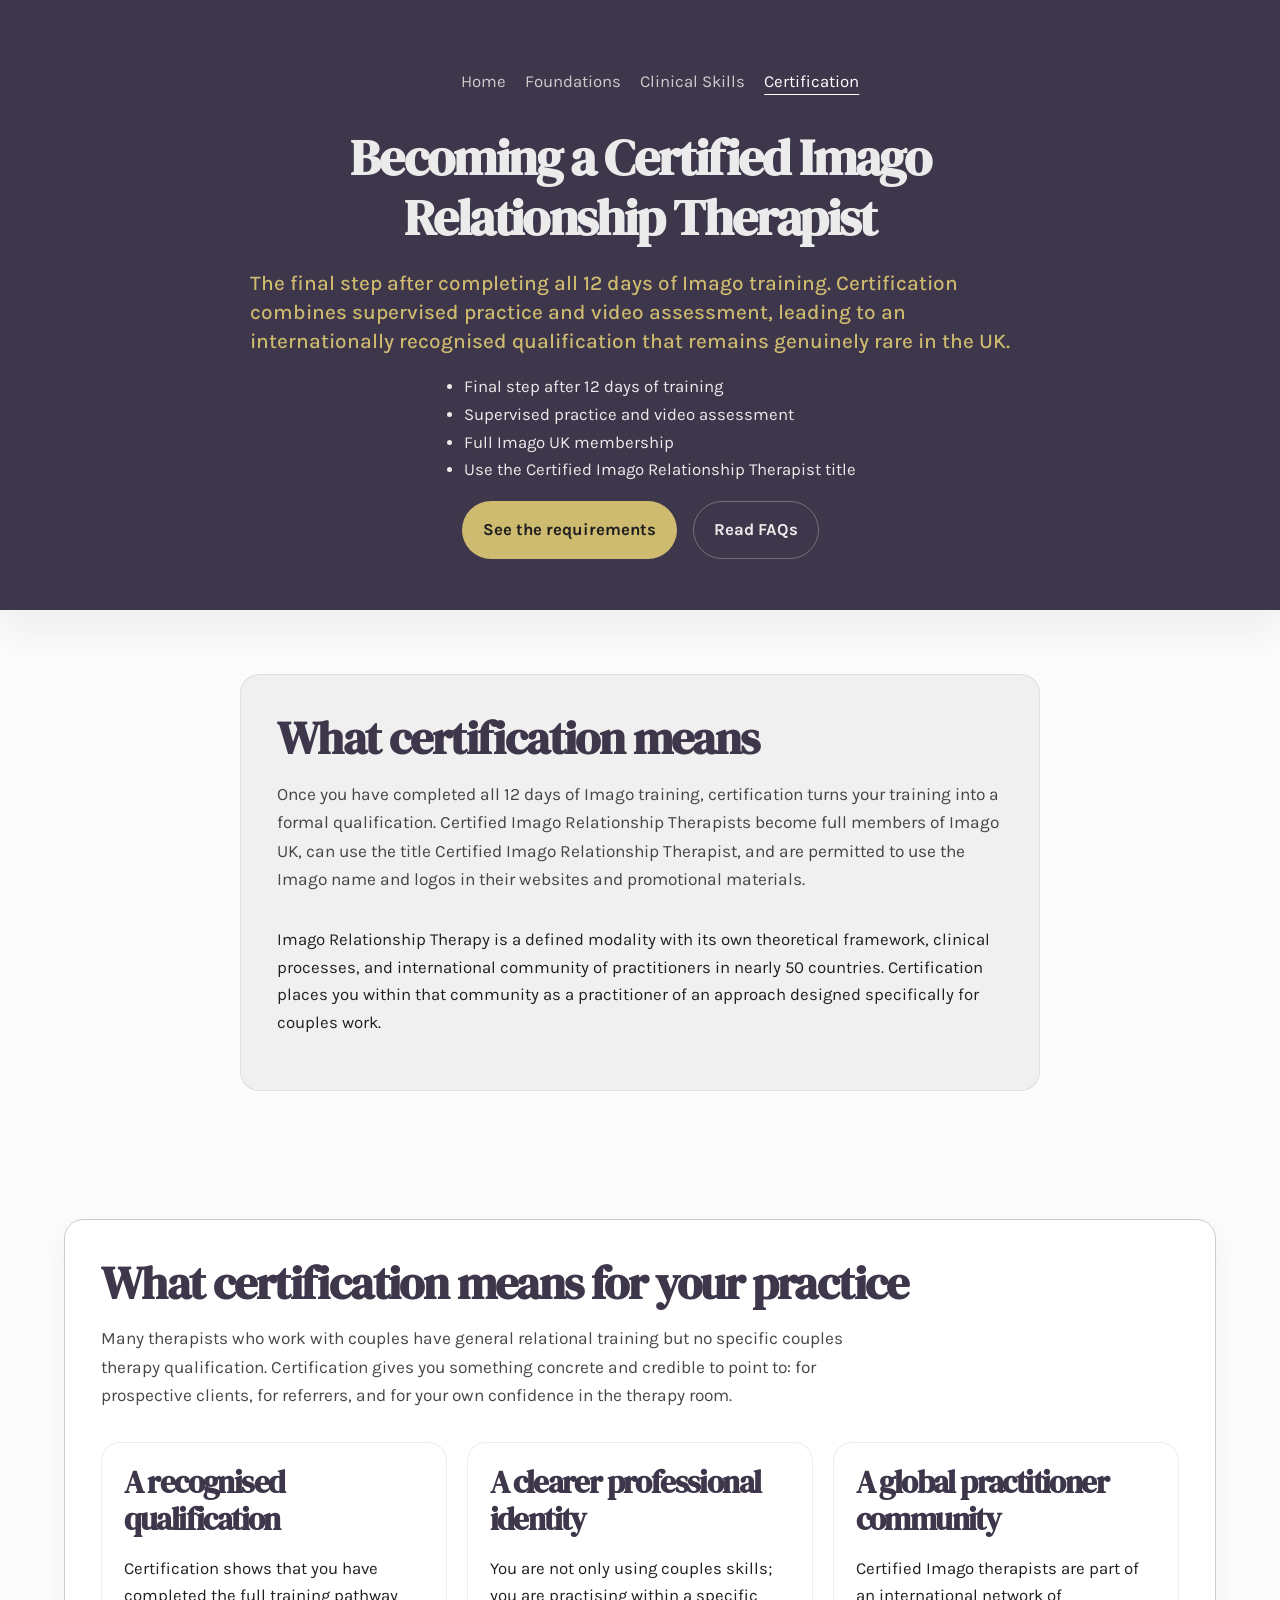
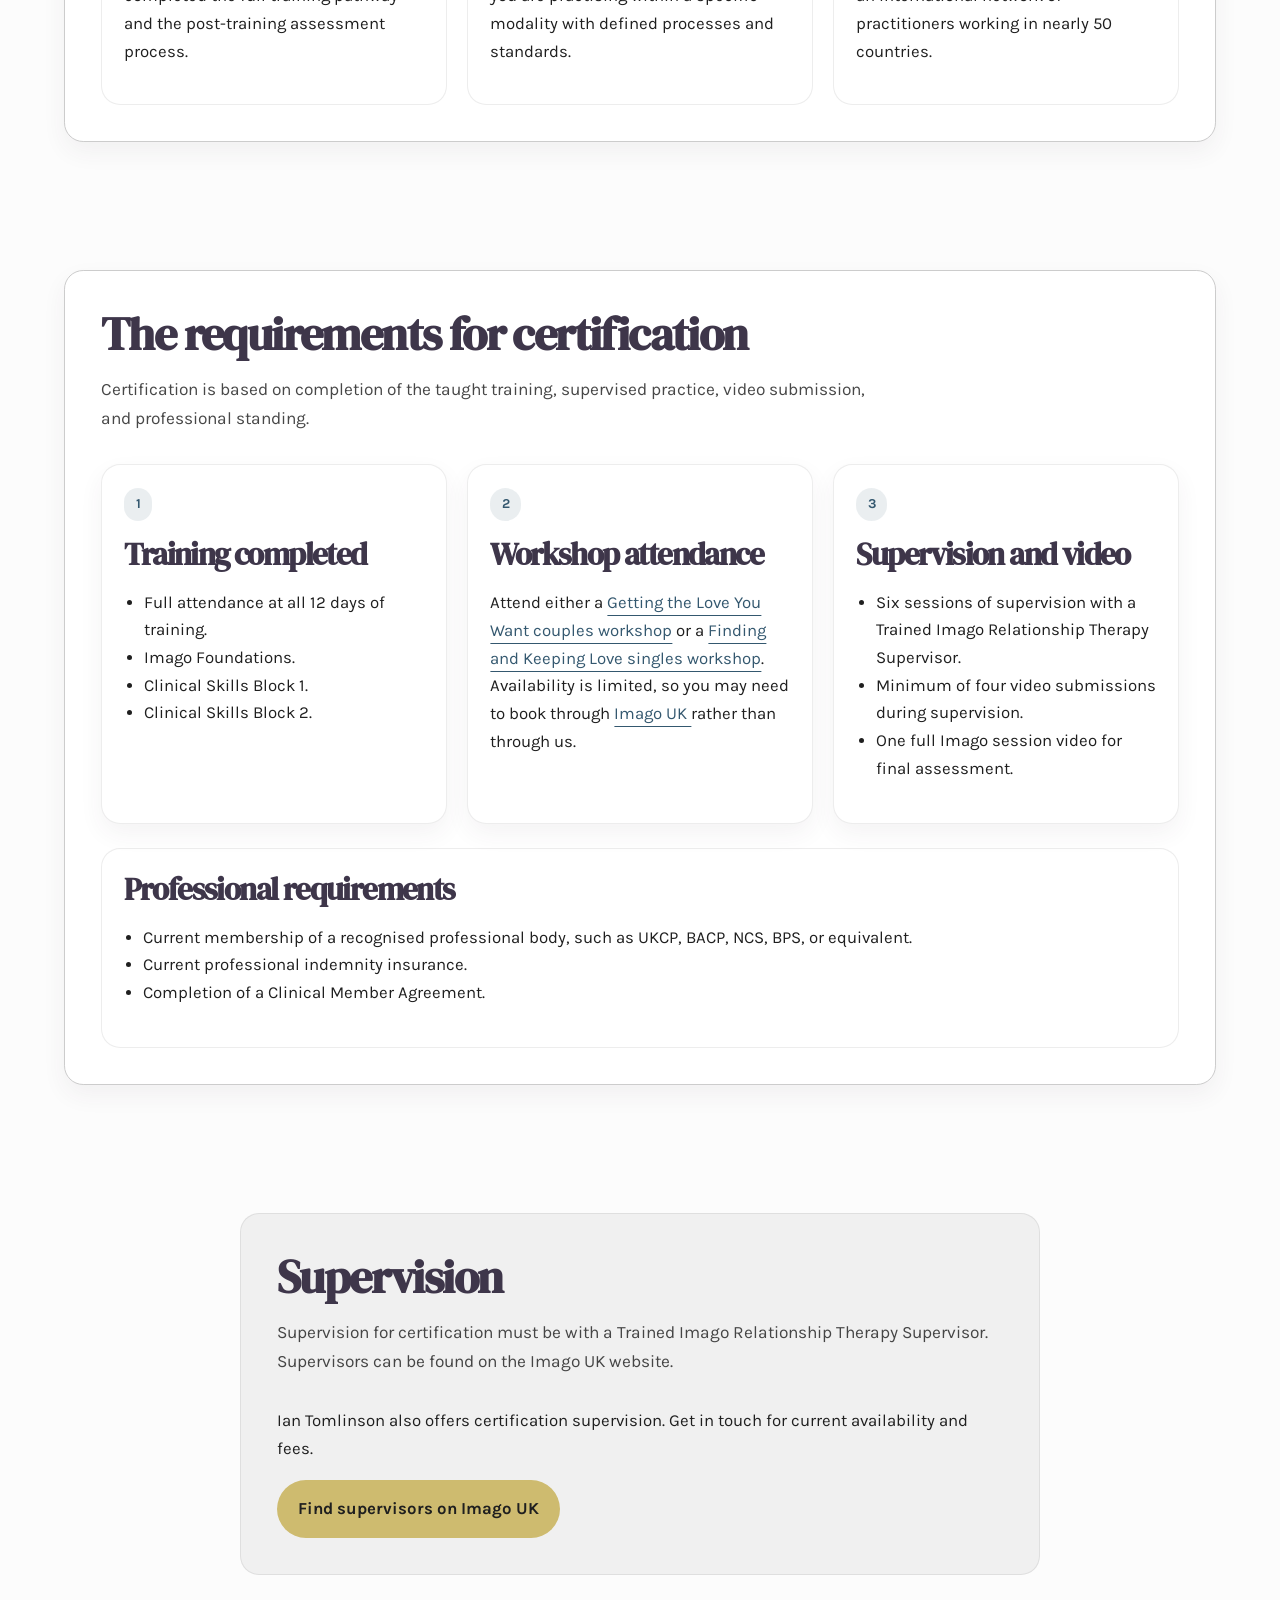
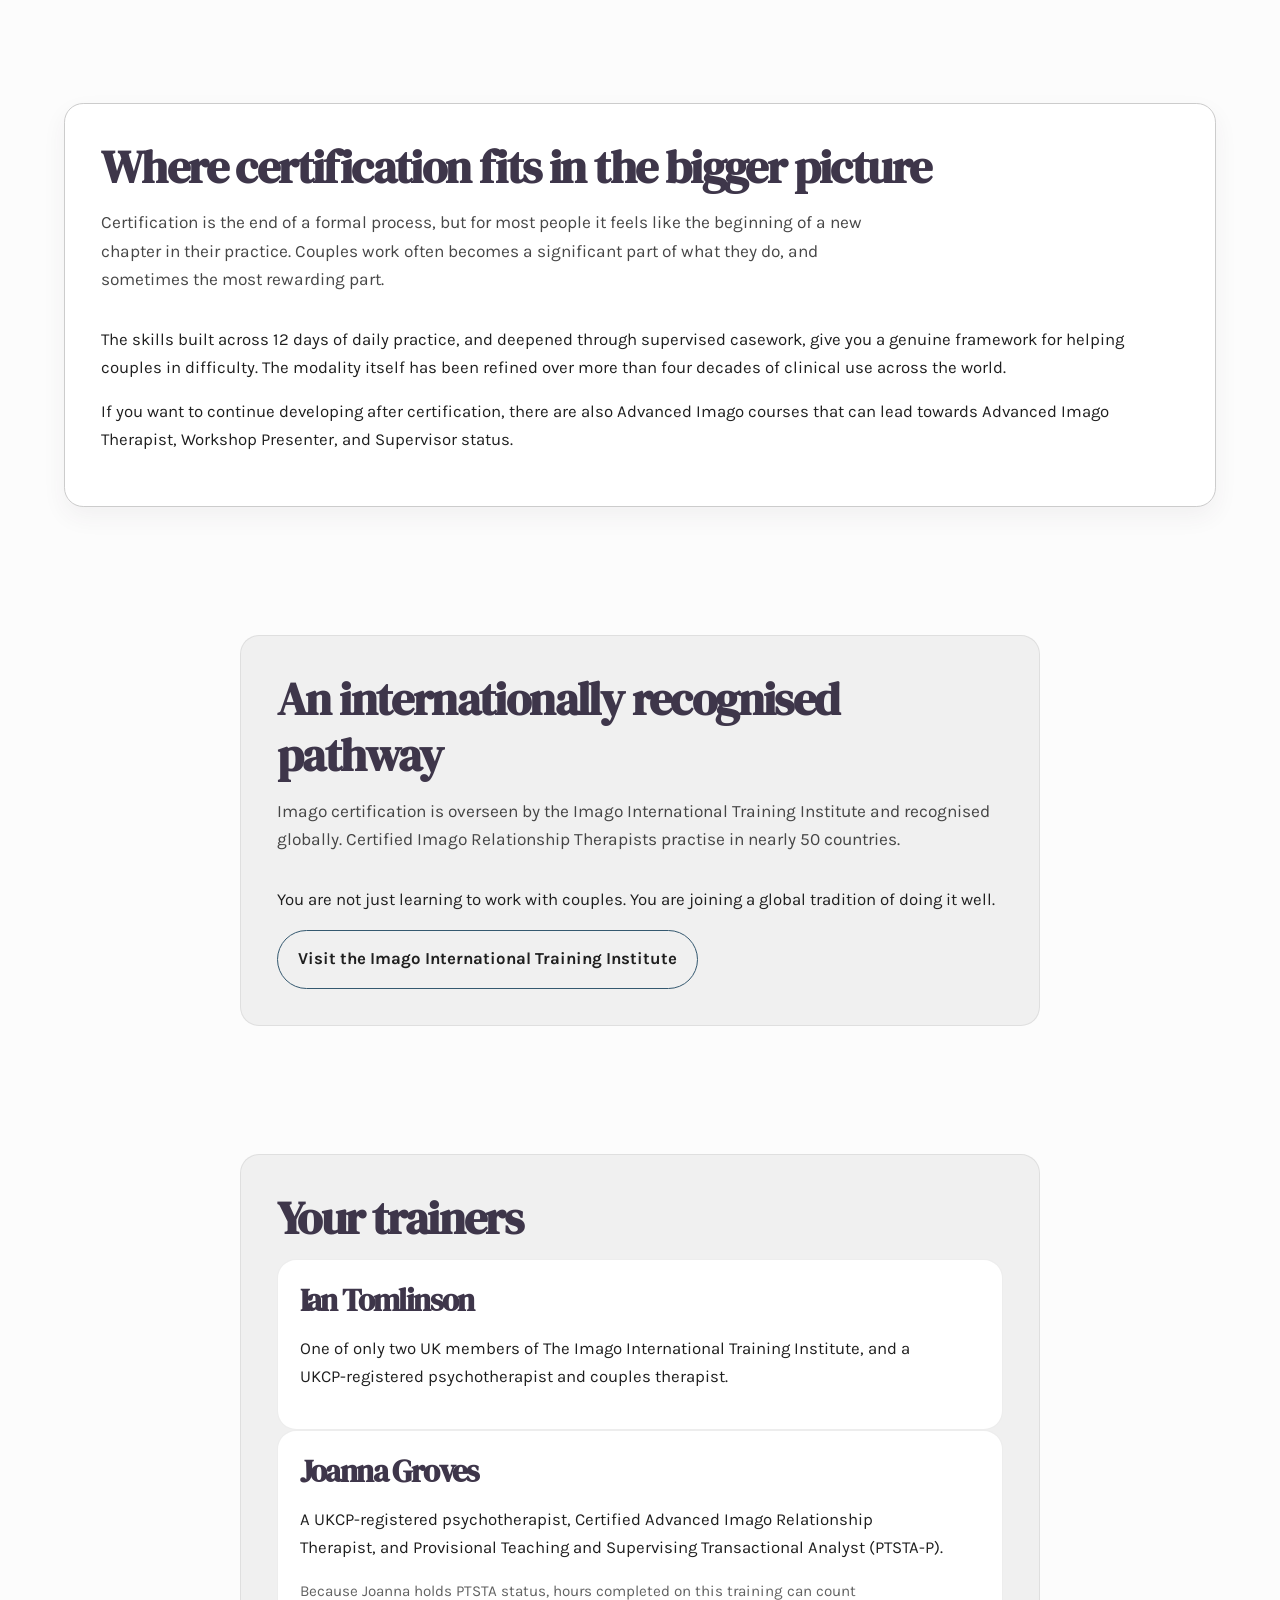
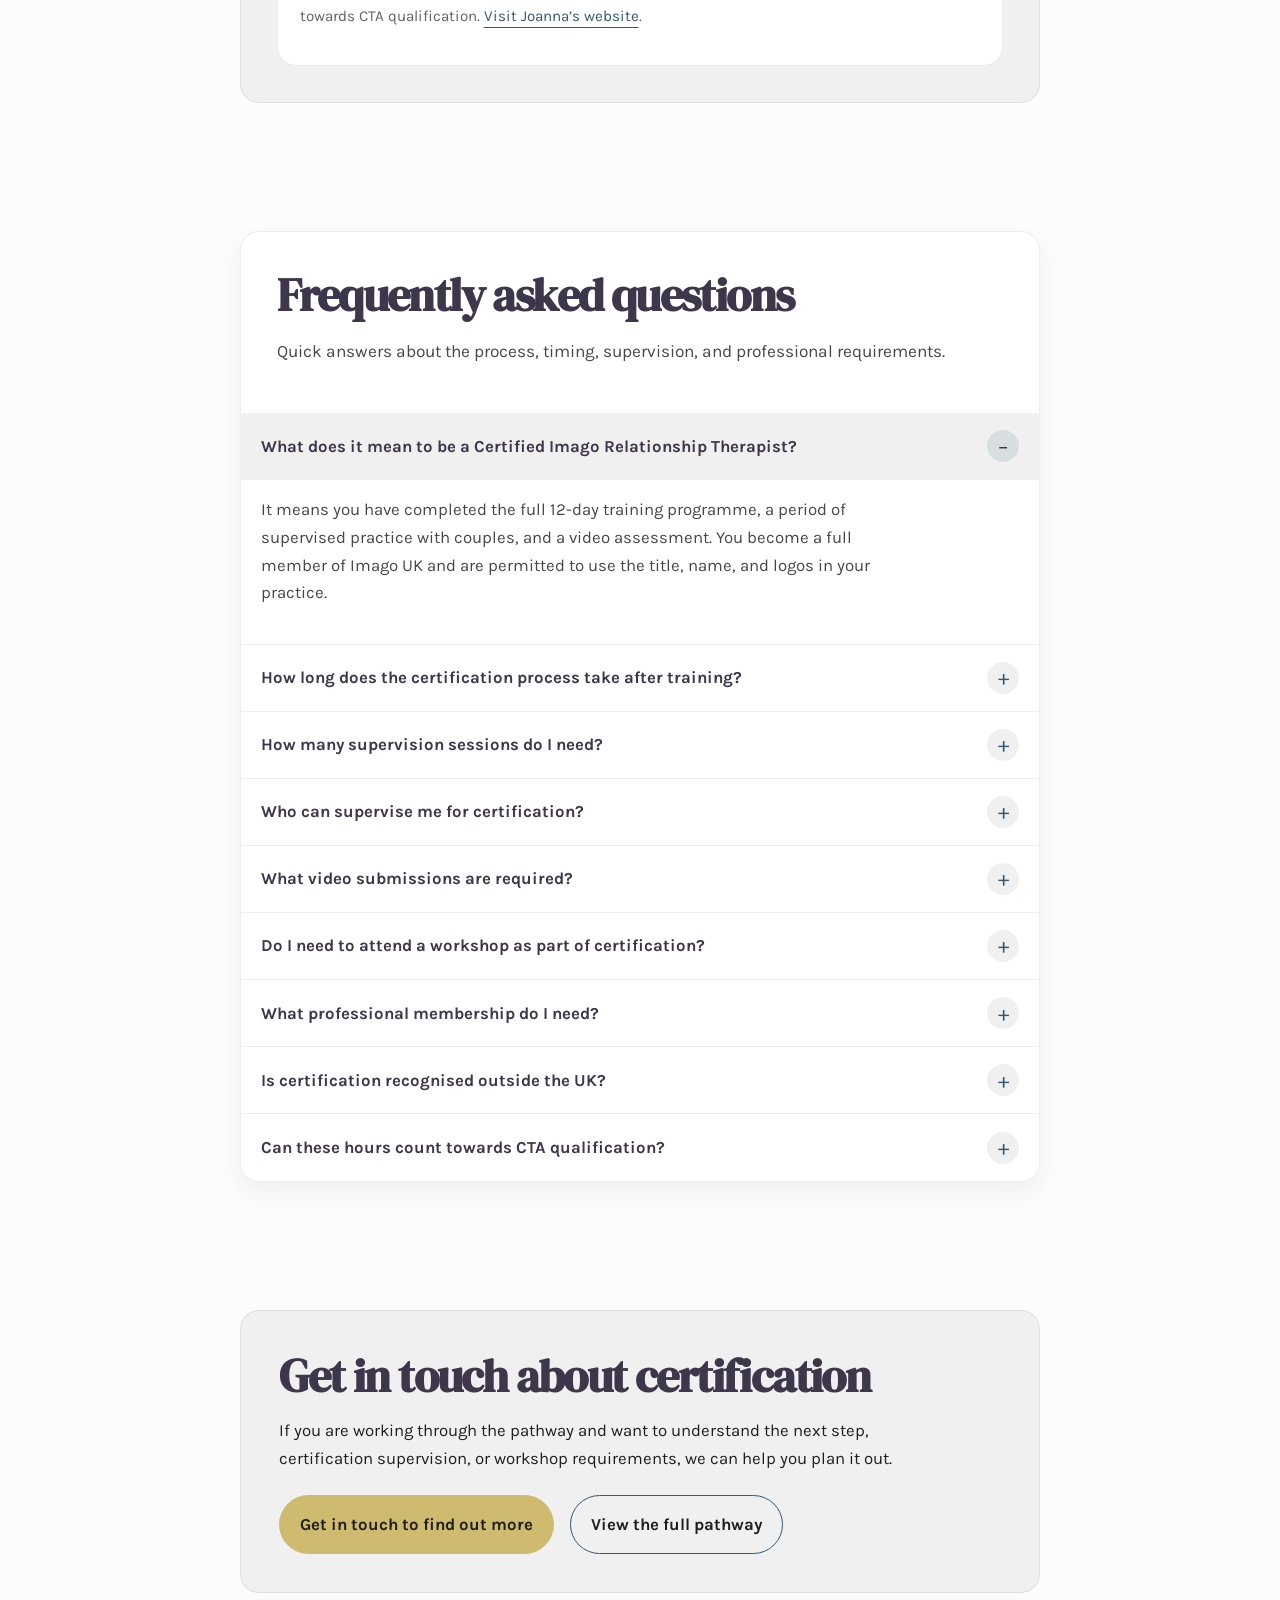
==== certification/index.html @ 126e6b00 "Initial" ====
<!DOCTYPE html>
<html lang="en">
<head>
  <meta charset="utf-8" />
  <meta name="viewport" content="width=device-width, initial-scale=1" />

  <title>Certified Imago Relationship Therapist | Certification</title>
  <meta
    name="description"
    content="Certification for Imago Relationship Therapy after the full 12-day training pathway, supervision, and video assessment."
  />
<link rel="stylesheet" href="/public/css/style.css">
  <link rel="preconnect" href="https://fonts.googleapis.com">
  <link rel="preconnect" href="https://fonts.gstatic.com" crossorigin>
  <link href="https://fonts.googleapis.com/css2?family=DM+Serif+Display:ital@0;1&family=Karla:wght@400;500;600;700&display=swap" rel="stylesheet">
  
</head>
<body> 

  <main id="main">
     <section class="hero">   
     <nav class="eyebrow" aria-label="Navigation for Imago Relationship Therapy training">
        <ul>          
          <li><a href="/">Home</a></li>
          <li><a href="/foundations/" >Foundations </a></li>
          <li><a href="/clinical-skills">Clinical Skills</a></li>
          <li><a href="/certification/" aria-current="page">Certification</a></li>
        </ul>
       </nav> 
        
        <h1>Becoming a Certified Imago Relationship Therapist</h1>
        <p class="lede">
          The final step after completing all 12 days of Imago training. Certification combines supervised practice and video assessment, leading to an internationally recognised qualification that remains genuinely rare in the UK.
        </p>

        <ul>
          <li>Final step after 12 days of training</li>
          <li>Supervised practice and video assessment</li>
          <li>Full Imago UK membership</li>
          <li>Use the Certified Imago Relationship Therapist title</li>
        </ul>

        <div class="hero-actions">
          <a class="button button-primary" href="#requirements">See the requirements</a>
          <a class="button button-secondary" href="#faq">Read FAQs</a>
        </div>
      </section>
    </div>
  </section>
    <section class="section" id="overview">
      <div class="container--narrow">
        <div class="panel--soft">
          <h2>What certification means</h2>
          <p class="section-intro">
            Once you have completed all 12 days of Imago training, certification turns your training into a formal qualification. Certified Imago Relationship Therapists become full members of Imago UK, can use the title Certified Imago Relationship Therapist, and are permitted to use the Imago name and logos in their websites and promotional materials.
          </p>
          <p>
            Imago Relationship Therapy is a defined modality with its own theoretical framework, clinical processes, and international community of practitioners in nearly 50 countries. Certification places you within that community as a practitioner of an approach designed specifically for couples work.
          </p>
        </div>
      </div>
    </section>

    <section class="section" id="value">
      <div class="container">
        <div class="panel">
          <h2>What certification means for your practice</h2>
          <p class="section-intro">
            Many therapists who work with couples have general relational training but no specific couples therapy qualification. Certification gives you something concrete and credible to point to: for prospective clients, for referrers, and for your own confidence in the therapy room.
          </p>

          <div class="feature-list">
            <article>
              <h3>A recognised qualification</h3>
              <p>Certification shows that you have completed the full training pathway and the post-training assessment process.</p>
            </article>

            <article>
              <h3>A clearer professional identity</h3>
              <p>You are not only using couples skills; you are practising within a specific modality with defined processes and standards.</p>
            </article>

            <article>
              <h3>A global practitioner community</h3>
              <p>Certified Imago therapists are part of an international network of practitioners working in nearly 50 countries.</p>
            </article>
          </div>
        </div>
      </div>
    </section>

    <section class="section" id="requirements">
      <div class="container">
        <div class="panel">
          <h2>The requirements for certification</h2>
          <p class="section-intro">
            Certification is based on completion of the taught training, supervised practice, video submission, and professional standing.
          </p>

          <div class="pathway-grid">
            <article class="stage-card">
              <p class="stage-label">1</p>
              <h3>Training completed</h3>
              <ul>
                <li>Full attendance at all 12 days of training.</li>
                <li>Imago Foundations.</li>
                <li>Clinical Skills Block 1.</li>
                <li>Clinical Skills Block 2.</li>
              </ul>
            </article>

            <article class="stage-card">
              <p class="stage-label">2</p>
              <h3>Workshop attendance</h3>
              <p>
                Attend either a <a href="https://affinitycentre.co.uk/course/getting-the-love-you-want-couples-workshop/">Getting the Love You Want couples workshop</a> or a <a href="https://affinitycentre.co.uk/course/keeping-the-love-you-find-singles-workshop-manchester/">Finding and Keeping Love singles workshop</a>. Availability is limited, so you may need to book through <a href="https://www.imagouk.co.uk/">Imago UK </a>rather than through us.
              </p>
            </article>

            <article class="stage-card">
              <p class="stage-label">3</p>
              <h3>Supervision and video</h3>
              <ul>
                <li>Six sessions of supervision with a Trained Imago Relationship Therapy Supervisor.</li>
                <li>Minimum of four video submissions during supervision.</li>
                <li>One full Imago session video for final assessment.</li>
              </ul>
            </article>
          </div>

          <div class="rules-card" style="margin-top: 1.5rem;">
            <h3>Professional requirements</h3>
            <ul>
              <li>Current membership of a recognised professional body, such as UKCP, BACP, NCS, BPS, or equivalent.</li>
              <li>Current professional indemnity insurance.</li>
              <li>Completion of a Clinical Member Agreement.</li>
            </ul>
          </div>
        </div>
      </div>
    </section>

    <section class="section" id="supervision">
      <div class="container--narrow">
        <div class="panel--soft">
          <h2>Supervision</h2>
          <p class="section-intro">
            Supervision for certification must be with a Trained Imago Relationship Therapy Supervisor. Supervisors can be found on the Imago UK website.
          </p>
          <p>
            Ian Tomlinson also offers certification supervision. Get in touch for current availability and fees.
          </p>
          <div class="hero-actions">
            <a class="button button-primary" href="https://imagouk.co.uk/">Find supervisors on Imago UK</a>
          </div>
        </div>
      </div>
    </section>

    <section class="section" id="bigger-picture">
      <div class="container">
        <div class="panel">
          <h2>Where certification fits in the bigger picture</h2>
          <p class="section-intro">
            Certification is the end of a formal process, but for most people it feels like the beginning of a new chapter in their practice. Couples work often becomes a significant part of what they do, and sometimes the most rewarding part.
          </p>
          <p>
            The skills built across 12 days of daily practice, and deepened through supervised casework, give you a genuine framework for helping couples in difficulty. The modality itself has been refined over more than four decades of clinical use across the world.
          </p>
          <p>
            If you want to continue developing after certification, there are also Advanced Imago courses that can lead towards Advanced Imago Therapist, Workshop Presenter, and Supervisor status.
          </p>
        </div>
      </div>
    </section>

    <section class="section" id="international">
      <div class="container--narrow">
        <div class="panel--soft">
          <h2>An internationally recognised pathway</h2>
          <p class="section-intro">
            Imago certification is overseen by the Imago International Training Institute and recognised globally. Certified Imago Relationship Therapists practise in nearly 50 countries.
          </p>
          <p>
            You are not just learning to work with couples. You are joining a global tradition of doing it well.
          </p>
          <div class="hero-actions">
            <a class="button button-secondary2" href="https://imagocertificationandtraining.com/">Visit the Imago International Training Institute</a>
          </div>
        </div>
      </div>
    </section>

    <section class="section" id="trainers">
      <div class="container--narrow">
        <div class="panel--soft">
          <h2>Your trainers</h2>

          <article class="trainer">
            <h3>Ian Tomlinson</h3>
            <p>
              One of only two UK members of The Imago International Training Institute, and a UKCP-registered psychotherapist and couples therapist.
            </p>
          </article>

          <article class="trainer">
            <h3>Joanna Groves</h3>
            <p>
              A UKCP-registered psychotherapist, Certified Advanced Imago Relationship Therapist, and Provisional Teaching and Supervising Transactional Analyst (PTSTA-P).
            </p>
            <p class="small-note">
              Because Joanna holds PTSTA status, hours completed on this training can count towards CTA qualification.
              <a href="https://joannagroves.co.uk/" target="_blank" rel="noopener noreferrer">Visit Joanna’s website</a>.
            </p>
          </article>
        </div>
      </div>
    </section>

    <section class="section" id="faq">
      <div class="container--narrow">
        <div class="faq-wrap">
          <div class="panel" style="border:0; box-shadow:none; padding-bottom:1rem;">
            <h2>Frequently asked questions</h2>
            <p class="section-intro">
              Quick answers about the process, timing, supervision, and professional requirements.
            </p>
          </div>

          <div class="faq-list">
            <details name="certification-faq" open>
              <summary>What does it mean to be a Certified Imago Relationship Therapist?</summary>
              <div class="faq-panel">
                <p>
                  It means you have completed the full 12-day training programme, a period of supervised practice with couples, and a video assessment. You become a full member of Imago UK and are permitted to use the title, name, and logos in your practice.
                </p>
              </div>
            </details>

            <details name="certification-faq">
              <summary>How long does the certification process take after training?</summary>
              <div class="faq-panel">
                <p>
                  A minimum of six months. That is the period required for supervised practice after completing all 12 days of training.
                </p>
              </div>
            </details>

            <details name="certification-faq">
              <summary>How many supervision sessions do I need?</summary>
              <div class="faq-panel">
                <p>
                  Six sessions with a Trained Imago Relationship Therapy Supervisor. These are separate from any general clinical supervision you already have.
                </p>
              </div>
            </details>

            <details name="certification-faq">
              <summary>Who can supervise me for certification?</summary>
              <div class="faq-panel">
                <p>
                  Supervision must be with a Trained Imago Relationship Therapy Supervisor. A list of qualified supervisors is available on the Imago UK website, and Ian Tomlinson also offers certification supervision.
                </p>
              </div>
            </details>

            <details name="certification-faq">
              <summary>What video submissions are required?</summary>
              <div class="faq-panel">
                <p>
                  You need to submit a minimum of four videos of your clinical work with couples during the supervision period, plus one complete Imago session video for final assessment.
                </p>
              </div>
            </details>

            <details name="certification-faq">
              <summary>Do I need to attend a workshop as part of certification?</summary>
              <div class="faq-panel">
                <p>
                  Yes. You must attend either a Getting the Love You Want couples workshop or a Finding and Keeping Love singles workshop. Availability is limited, so it is worth planning this early.
                </p>
              </div>
            </details>

            <details name="certification-faq">
              <summary>What professional membership do I need?</summary>
              <div class="faq-panel">
                <p>
                  You must be a current member of a recognised professional body, such as UKCP, BACP, NCS, BPS, or equivalent. You also need current professional indemnity insurance.
                </p>
              </div>
            </details>

            <details name="certification-faq">
              <summary>Is certification recognised outside the UK?</summary>
              <div class="faq-panel">
                <p>
                  Yes. Imago certification is overseen by the Imago International Training Institute and recognised globally. Certified Imago Relationship Therapists practise in nearly 50 countries.
                </p>
              </div>
            </details>

            <details name="certification-faq">
              <summary>Can these hours count towards CTA qualification?</summary>
              <div class="faq-panel">
                <p>
                  Yes. Because Joanna Groves holds PTSTA status, hours completed on this training can count towards your Certified Transactional Analyst (CTA) qualification.
                </p>
              </div>
            </details>
          </div>
        </div>
      </div>
    </section>

    <section class="section" id="contact">
      <div class="container--narrow">
        <div class="cta-panel">
          <h2>Get in touch about certification</h2>
          <p>
            If you are working through the pathway and want to understand the next step, certification supervision, or workshop requirements, we can help you plan it out.
          </p>
          <div class="hero-actions">
            <a class="button button-primary" href="/contact-us/">Get in touch to find out more</a>
            <a class="button button-secondary2" href="/">View the full pathway</a>
          </div>
        </div>
      </div>
    </section>
  </main>
</body>
</html>
---- public/css/style.css ----
:root {
      --text: hsl(0, 0%, 12%);
      --text-inverse: hsl(0, 0%, 92%);
      --background: #fcfcfc;
      --brand: hsl(264, 16%, 25%);
      --accent: hsl(203, 36%, 32%);
      --secondary: hsl(48, 49%, 62%);
      --shade-1: hsl(0, 0%, 80%);
      --shade: hsl(0, 0%, 94%);

      --radius: 1.2rem;

      --font-heading: "DM Serif Display", Georgia, serif;
      --font-body: "Karla", Arial, sans-serif;

      --shadow-soft: 0 18px 40px hsla(264, 16%, 25%, 0.08);
      --shadow-card: 0 10px 24px hsla(264, 16%, 25%, 0.06);

      --container: 72rem;
      --container-narrow: 50rem;

      --space-1: 0.25rem;
      --space-2: 0.5rem;
      --space-3: 0.75rem;
      --space-4: 1rem;
      --space-5: 1.25rem;
      --space-6: 1.5rem;
      --space-8: 2rem;
      --space-10: 2.5rem;
      --space-12: 3rem;
      --space-16: 4rem;
      --space-20: 5rem;
    }

    * {
      box-sizing: border-box;
    }

    html {
      scroll-behavior: smooth;
    }

    body {
      margin: 0;
      font-family: var(--font-body);
      font-size: 1.05rem;
      line-height: 1.65;
      color: var(--text);
      background: var(--background);
    }

    img {
      max-width: 100%;
      display: block;
    }

    .hero li a{
        color: white;
    }

    a {
      color: var(--accent);
      text-underline-offset: 0.4em;
    }

    a:hover {
      color: var(--brand);
    }

      
    .container--narrow {
      width: min(100% - 2rem, var(--container-narrow));
      margin-inline: auto;
    }

    .site-header {
      padding: clamp(3rem, 6vw, 6rem) 0 2rem;
    }

    .hero {
      background: var(--brand);
      color: var(--text-inverse);     
      padding: clamp(2rem, 4vw, 4rem);
      box-shadow: var(--shadow-soft);
      position: relative;
      overflow: hidden;
      display: grid;
      justify-items: center;
   
    }   
   

    h1, h2, h3 {
      margin: 0;
      font-family: var(--font-heading);
      line-height: 1.2;     
      color: var(--brand);
      letter-spacing: -0.1rem;
    }

    .hero h1 {
      color: var(--text-inverse);
      font-size: clamp(2.8rem, 2.7vw + 1rem, 4rem);
      max-width: 30ch;
      margin-bottom: var(--space-5);
      text-align: center;
    }

    .hero .lede {
      font-size: clamp(1.05rem, 1.8vw, 1.3rem); 
      color: var(--secondary);      
      font-weight: 500;
      margin: 0;
      max-width: 60ch;
      line-height: 1.4;

    }

    .hero-points {
      list-style: none;
      display: grid;
      grid-template-columns: repeat(2, minmax(0, 1fr));
      gap: 0.85rem;
      padding: 0;
      margin: 0 0 var(--space-8);
      max-width: 42rem;
    }

    .hero-points li {
      background: hsla(0, 0%, 100%, 0.08);
      border: 1px solid hsla(0, 0%, 100%, 0.14);
      border-radius: 999px;
      padding: 0.8rem 1rem;
      font-weight: 600;
    }

    .eyebrow ul{
      display: flex; 
      flex-wrap: wrap;
      margin-bottom: 2rem ;    
    }

    .eyebrow li {       
     
      list-style-type: none;  
      color: var(--shade-1);  
    }

    .eyebrow li a { 
      color:var(--shade-1); 
      text-decoration: none;
      padding: .6rem;  
    }

    .eyebrow li a:hover:not([aria-current="page"]) { 
      color:#fff; 
      text-decoration: none;      
    }
    

   .eyebrow [aria-current="page"] {    
    text-decoration: underline;
    color: #fff;    
}
   

    .hero-actions {
      display: flex;
      flex-wrap: wrap;
      gap: 1rem;
    }

    .button {
      display: inline-flex;
      align-items: center;
      justify-content: center;
      min-height: 2.9rem;
      padding: 0.9rem 1.25rem;
      border-radius: 999px;
      text-decoration: none;
      font-weight: 700;
      transition: transform 180ms ease, background-color 180ms ease, color 180ms ease, border-color 180ms ease;
    }

    .button:hover {
      transform: translateY(-1px);
    }

    .button-primary {
      background: var(--secondary);
      color: var(--text);
      border: 1px solid transparent;
    }

    .button-primary:hover {
      background: hsl(48, 49%, 58%);
      color: var(--text);
    }

    .button-secondary {
      background: transparent;
      color: var(--text-inverse);
      border: 1px solid hsla(0, 0%, 100%, 0.28);
    }

    .button-secondary2 {
      background: transparent;
      color: var(--text);
      border: 1px solid var(--accent);
    }

    .button-secondary:hover {
      background: hsla(0, 0%, 100%, 0.08);
      color: var(--text-inverse);
    }

    section:not(.hero) {
      padding: clamp(2.5rem, 5vw, 5rem) 0;
      width: min(100% - 2rem, var(--container));
      margin-inline: auto;
    }

    .panel {
      background: white;
      border: 1px solid var(--shade-1);
      border-radius: var(--radius);
      box-shadow: var(--shadow-card);
      padding: clamp(1.5rem, 3vw, 2.25rem);
    }

    .panel--soft {
      background: var(--shade);
      border: 1px solid hsla(0, 0%, 12%, 0.08);
      border-radius: var(--radius);
      padding: clamp(1.5rem, 3vw, 2.25rem);
    }

    h2 {
      font-size: clamp(2.2rem, 3vw + .5rem, 3rem);
      margin-bottom: 0.8rem;
    }

    h3 {
      font-size: clamp(1.45rem, 2.4vw, 2rem);
      margin-bottom: 0.4rem;
    }

    .section-intro {
      max-width: 48rem;
      margin: 0 0 2rem;
      font-size: 1.08rem;
      color: hsla(0, 0%, 12%, 0.82);
    }

    .pathway-grid,
    .feature-list,
    .format-grid {
      display: grid;
      gap: 1.25rem;
    }

    .pathway-grid {
      grid-template-columns: repeat(3, minmax(0, 1fr));
      align-items: start;
    }

    .stage-card {
      height: 100%;
      background: white;
      border: 1px solid hsla(0, 0%, 12%, 0.08);
      border-radius: var(--radius);
      padding: 1.4rem;
      box-shadow: var(--shadow-card);
    }

    .stage-label {
      display: inline-block;
      margin: 0 0 0.9rem;
      padding: 0.35rem 0.7rem;
      border-radius: 999px;
      background: hsla(203, 36%, 32%, 0.1);
      color: var(--accent);
      font-size: 0.85rem;
      font-weight: 700;      
      text-transform: uppercase;
    }

    .stage-meta {
      margin: 0 0 1rem;
      color: hsla(0, 0%, 12%, 0.7);
      font-weight: 700;
    }

    .stage-card p,
    .stage-card li,
    .info-card p,
    .trainer p,
    .faq-panel p {
      max-width: 65ch;
    }

    .stage-card ul,
    .rules-card ul {
      margin: 1rem 0 1.15rem;
      padding-left: 1.2rem;
    }


    .feature-list {
      grid-template-columns: repeat(3, minmax(0, 1fr));
      margin-top: 1.75rem;
    }

    .feature-list article,
    .info-card,
    .trainer,
    .rules-card {
      background: white;
      border: 1px solid hsla(0, 0%, 12%, 0.08);
      border-radius: var(--radius);
      padding: 1.35rem;
    }

    .feature-list h3,
    .info-card h3,
    .rules-card h3,
    .trainer h3 {
      margin-bottom: 0.55rem;
    }

    .format-grid {
      grid-template-columns: repeat(2, minmax(0, 1fr));
      margin-bottom: 1.25rem;
    }

    .faq-wrap {
      background: white;
      border: 1px solid hsla(0, 0%, 12%, 0.08);
      border-radius: var(--radius);
      box-shadow: var(--shadow-card);
      overflow: hidden;
    }

    .faq-list {
      display: grid;
      gap: 0;
    }

    .faq-list details {
      border-bottom: 1px solid hsla(0, 0%, 12%, 0.08);
      background: white;
    }

    .faq-list details:last-child {
      border-bottom: 0;
    }

    .faq-list summary {
      list-style: none;
      cursor: pointer;
      position: relative;
      padding: 1.2rem 3.75rem 1.2rem 1.25rem;
      font-weight: 700;
      font-size: 1.05rem;
      color: var(--brand);
    }

    .faq-list summary::-webkit-details-marker {
      display: none;
    }

    .faq-list summary::after {
      content: "+";
      position: absolute;
      right: 1.25rem;
      top: 50%;
      transform: translateY(-50%);
      width: 2rem;
      height: 2rem;
      border-radius: 50%;
      display: grid;
      place-items: center;
      background: var(--shade);
      color: var(--accent);
      font-size: 1.35rem;
      line-height: 1;
      font-weight: 400;
      transition: transform 180ms ease, background-color 180ms ease, color 180ms ease;
    }

    .faq-list details[open] summary {
      background: var(--shade);
    }

    .faq-list details[open] summary::after {
      content: "–";
      background: hsla(203, 36%, 32%, 0.12);
      color: var(--brand);
    }

    .faq-panel {
      padding: 0 1.25rem 1.25rem;
      color: hsla(0, 0%, 12%, 0.82);
    }

    .cta-panel {
      background: var(--shade);
      border: 1px solid hsla(0, 0%, 12%, 0.08);
      border-radius: var(--radius);
      padding: clamp(1.75rem, 3vw, 2.5rem);
    }

    .cta-panel p {
      max-width: 42rem;
      margin: 0 0 1.4rem;
    }

    .small-note {
      font-size: 0.95rem;
      color: hsla(0, 0%, 12%, 0.7);
    }

    :focus-visible {
      outline: 3px solid var(--secondary);
      outline-offset: 3px;
    }

    @media (max-width: 900px) {
      .pathway-grid,
      .feature-list,
      .format-grid {
        grid-template-columns: 1fr;
      }

      .hero-points {
        grid-template-columns: 1fr;
      }

      .hero h1 {
        max-width: 14ch;
      }
    }

    @media (max-width: 640px) {
      body {
        font-size: 1rem;
      }     

     .hero {
        padding: 1.5rem;
       
      }

      .faq-list summary {
        padding-right: 3.2rem;
      }

      .button {
        width: 100%;
      }

      .hero-actions {
        flex-direction: column;
      }
    }
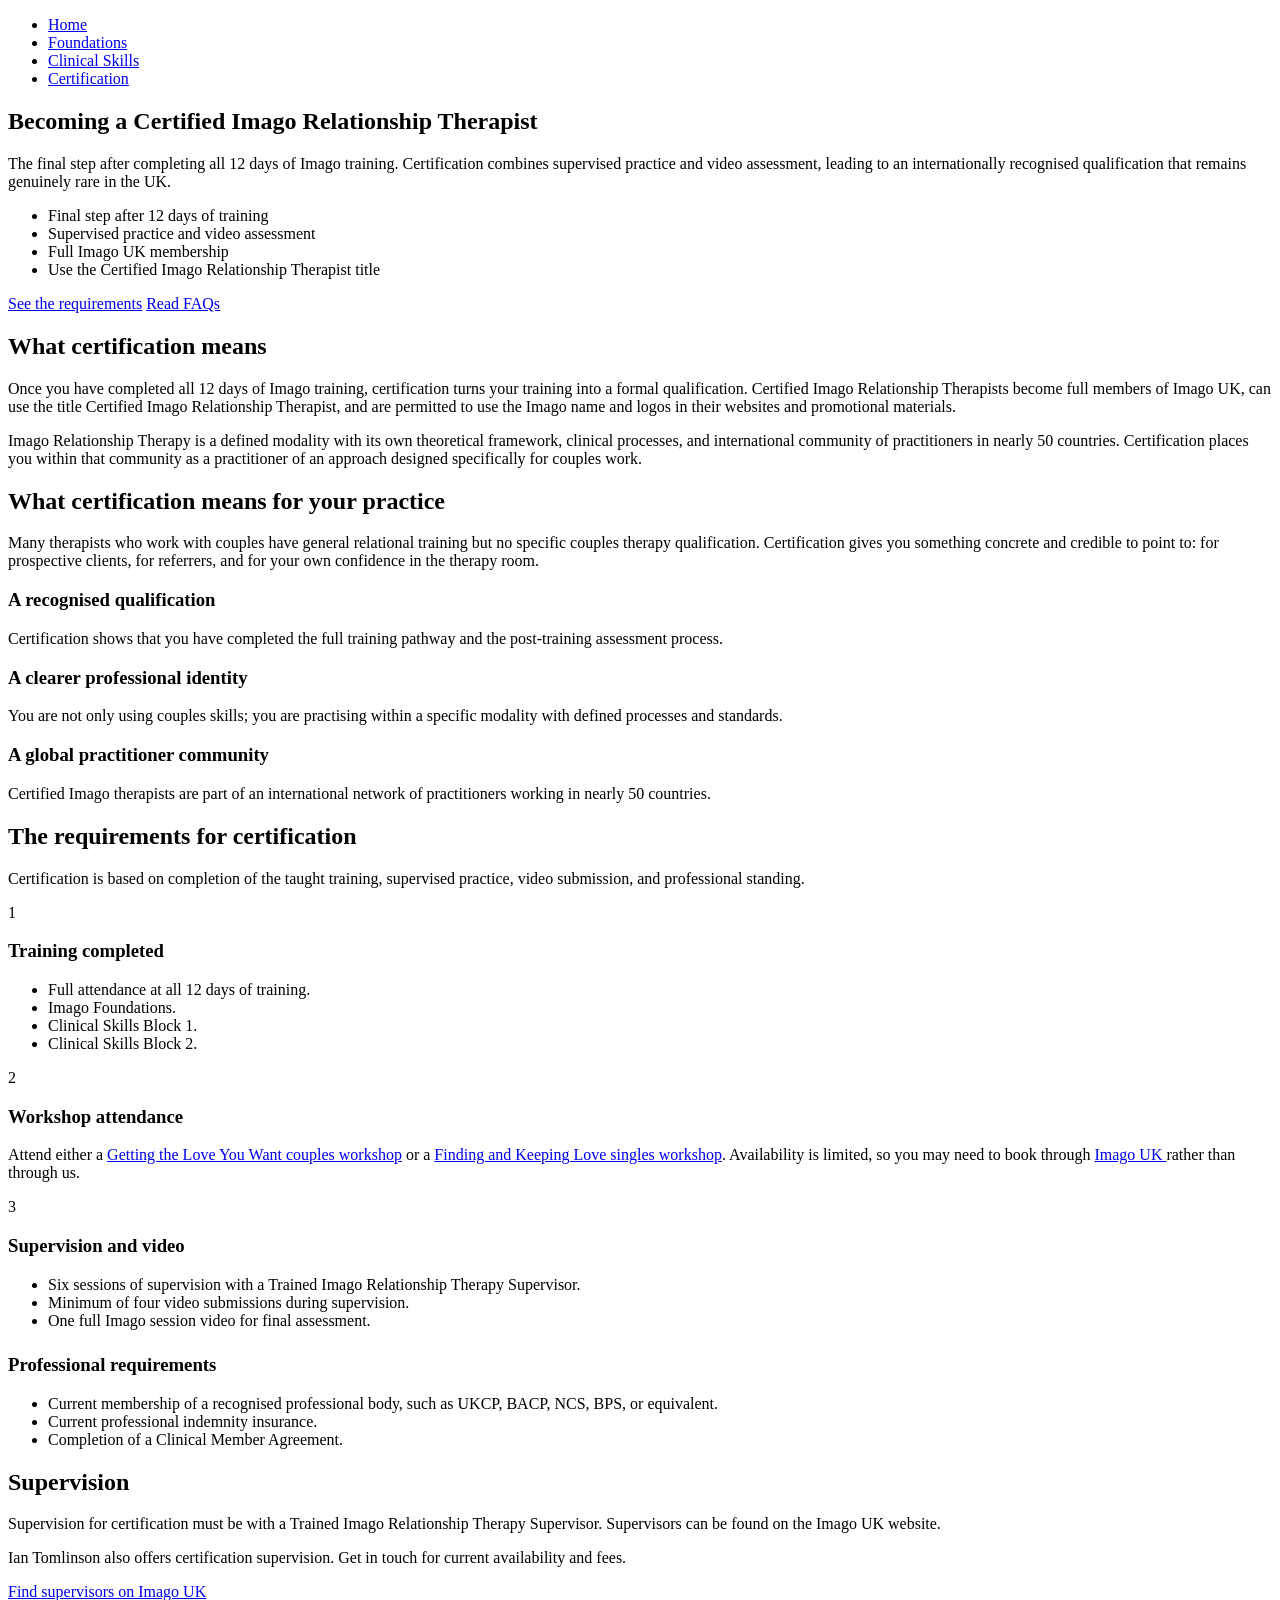
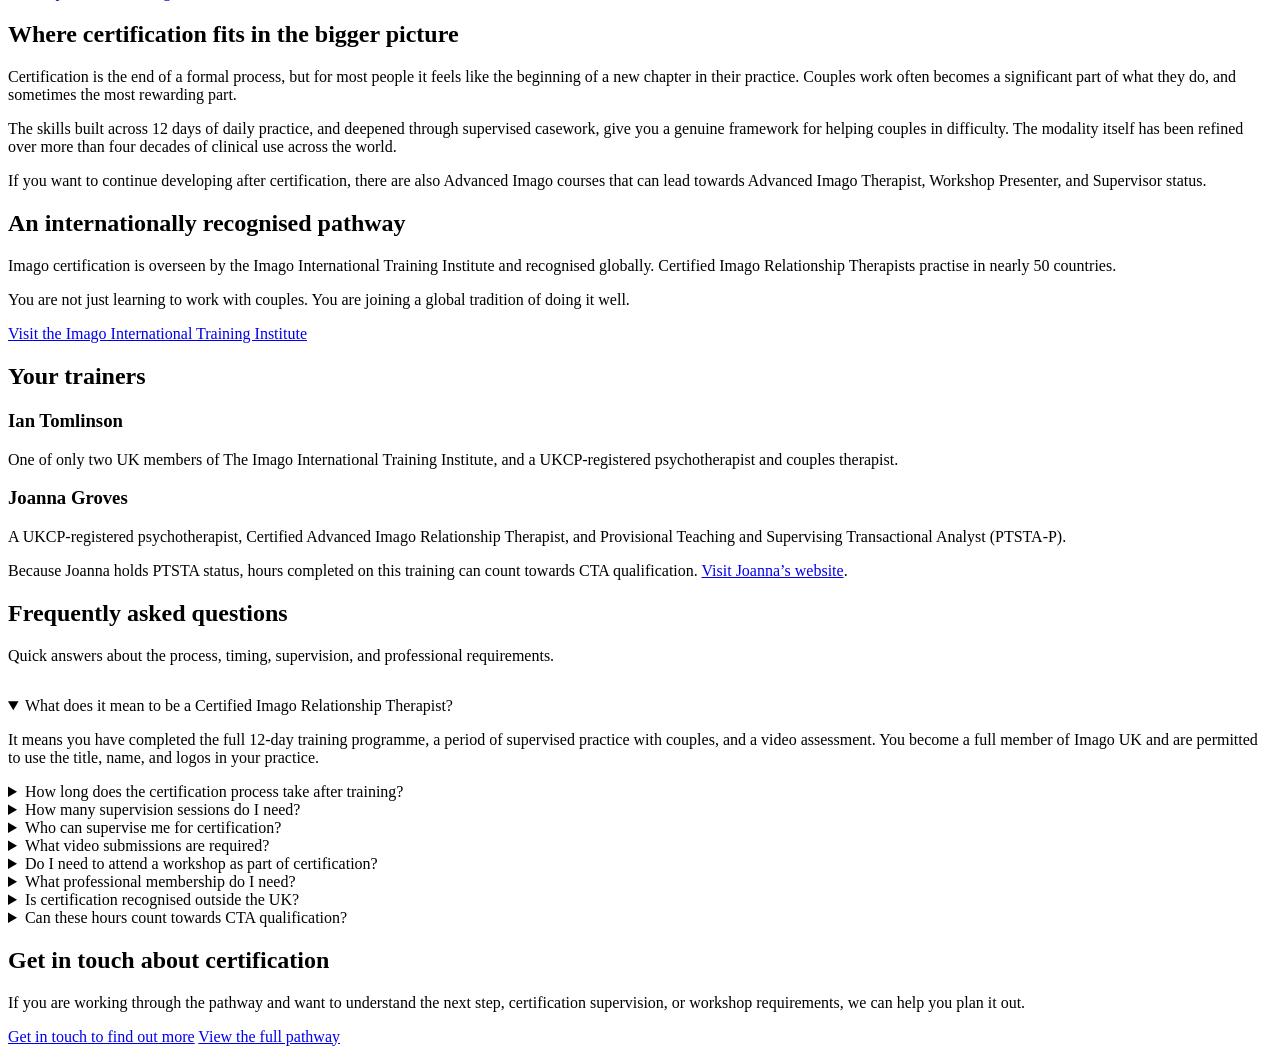
==== commit 113bcdbc: "update" ====
--- a/certification/index.html
+++ b/certification/index.html
@@ -9,7 +9,7 @@
     name="description"
     content="Certification for Imago Relationship Therapy after the full 12-day training pathway, supervision, and video assessment."
   />
-<link rel="stylesheet" href="/public/css/style.css">
+<link rel="stylesheet" href="./public/css/style.css">
   <link rel="preconnect" href="https://fonts.googleapis.com">
   <link rel="preconnect" href="https://fonts.gstatic.com" crossorigin>
   <link href="https://fonts.googleapis.com/css2?family=DM+Serif+Display:ital@0;1&family=Karla:wght@400;500;600;700&display=swap" rel="stylesheet">
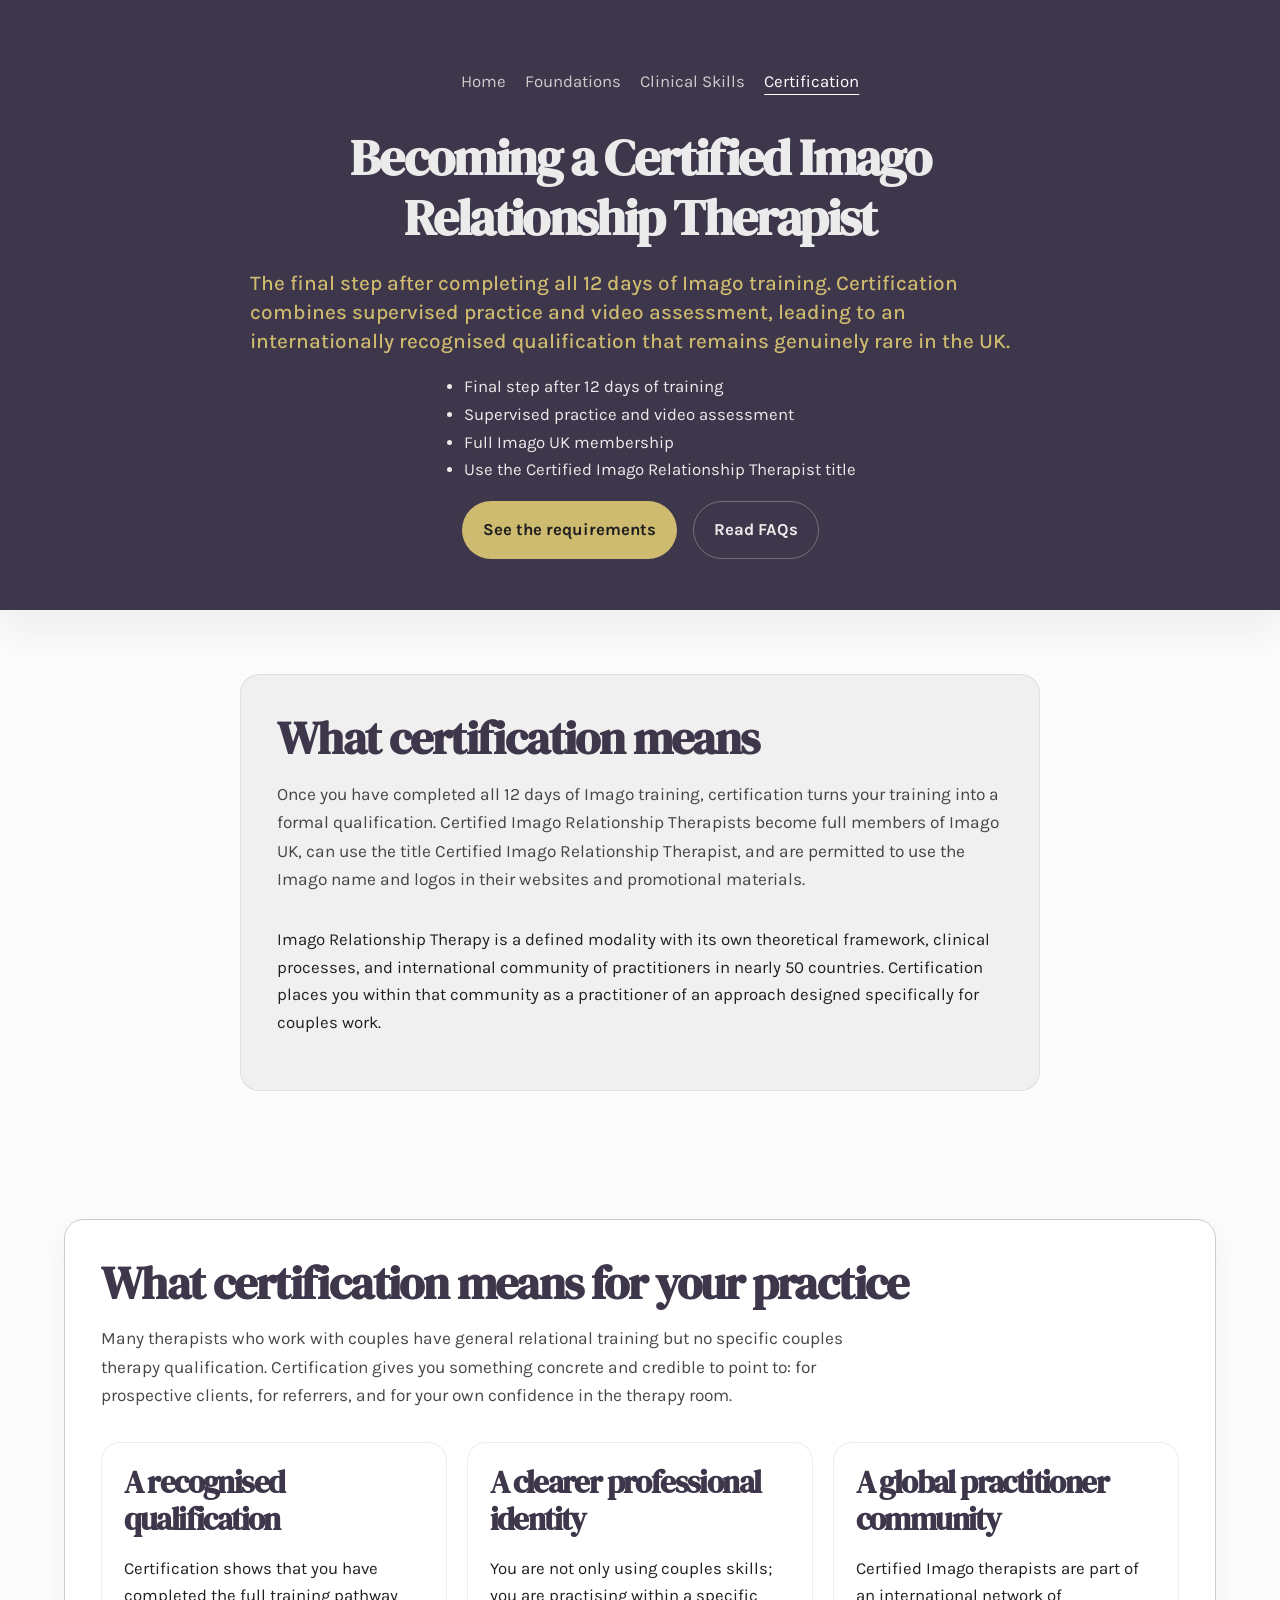
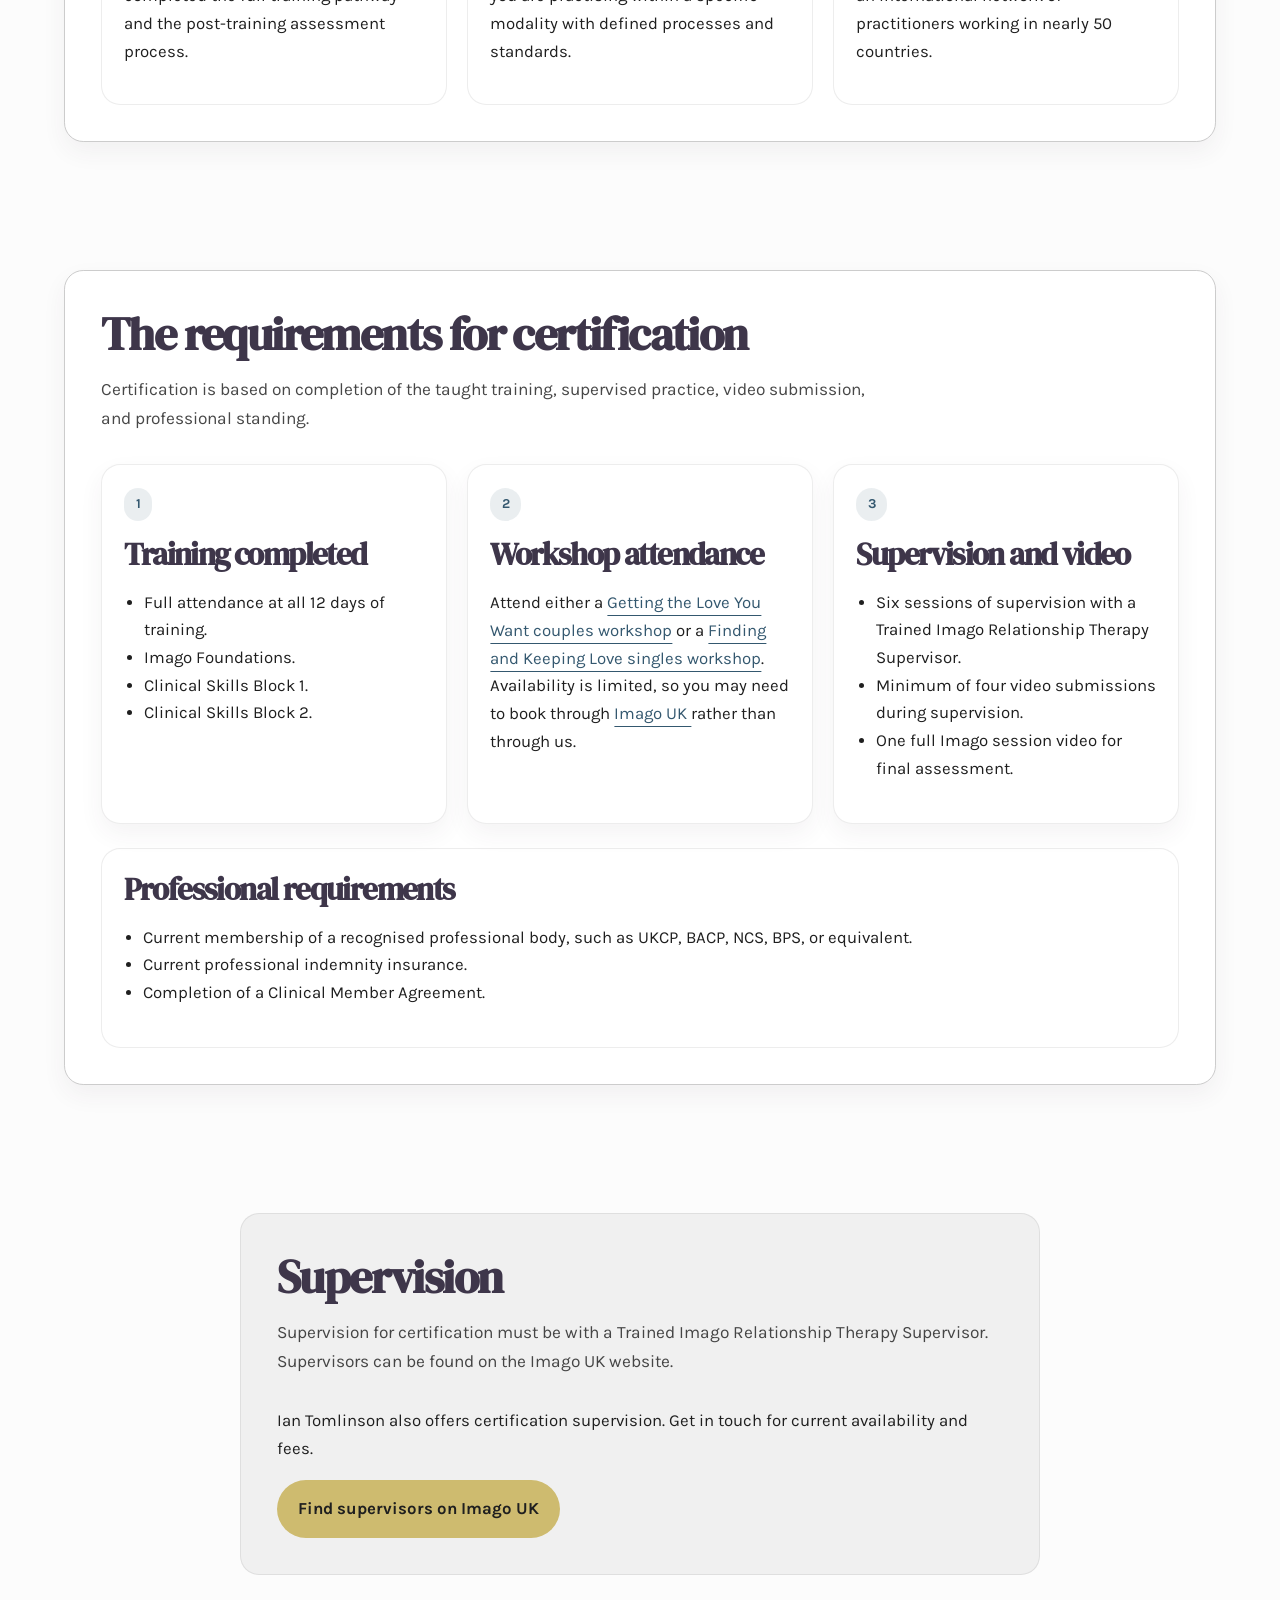
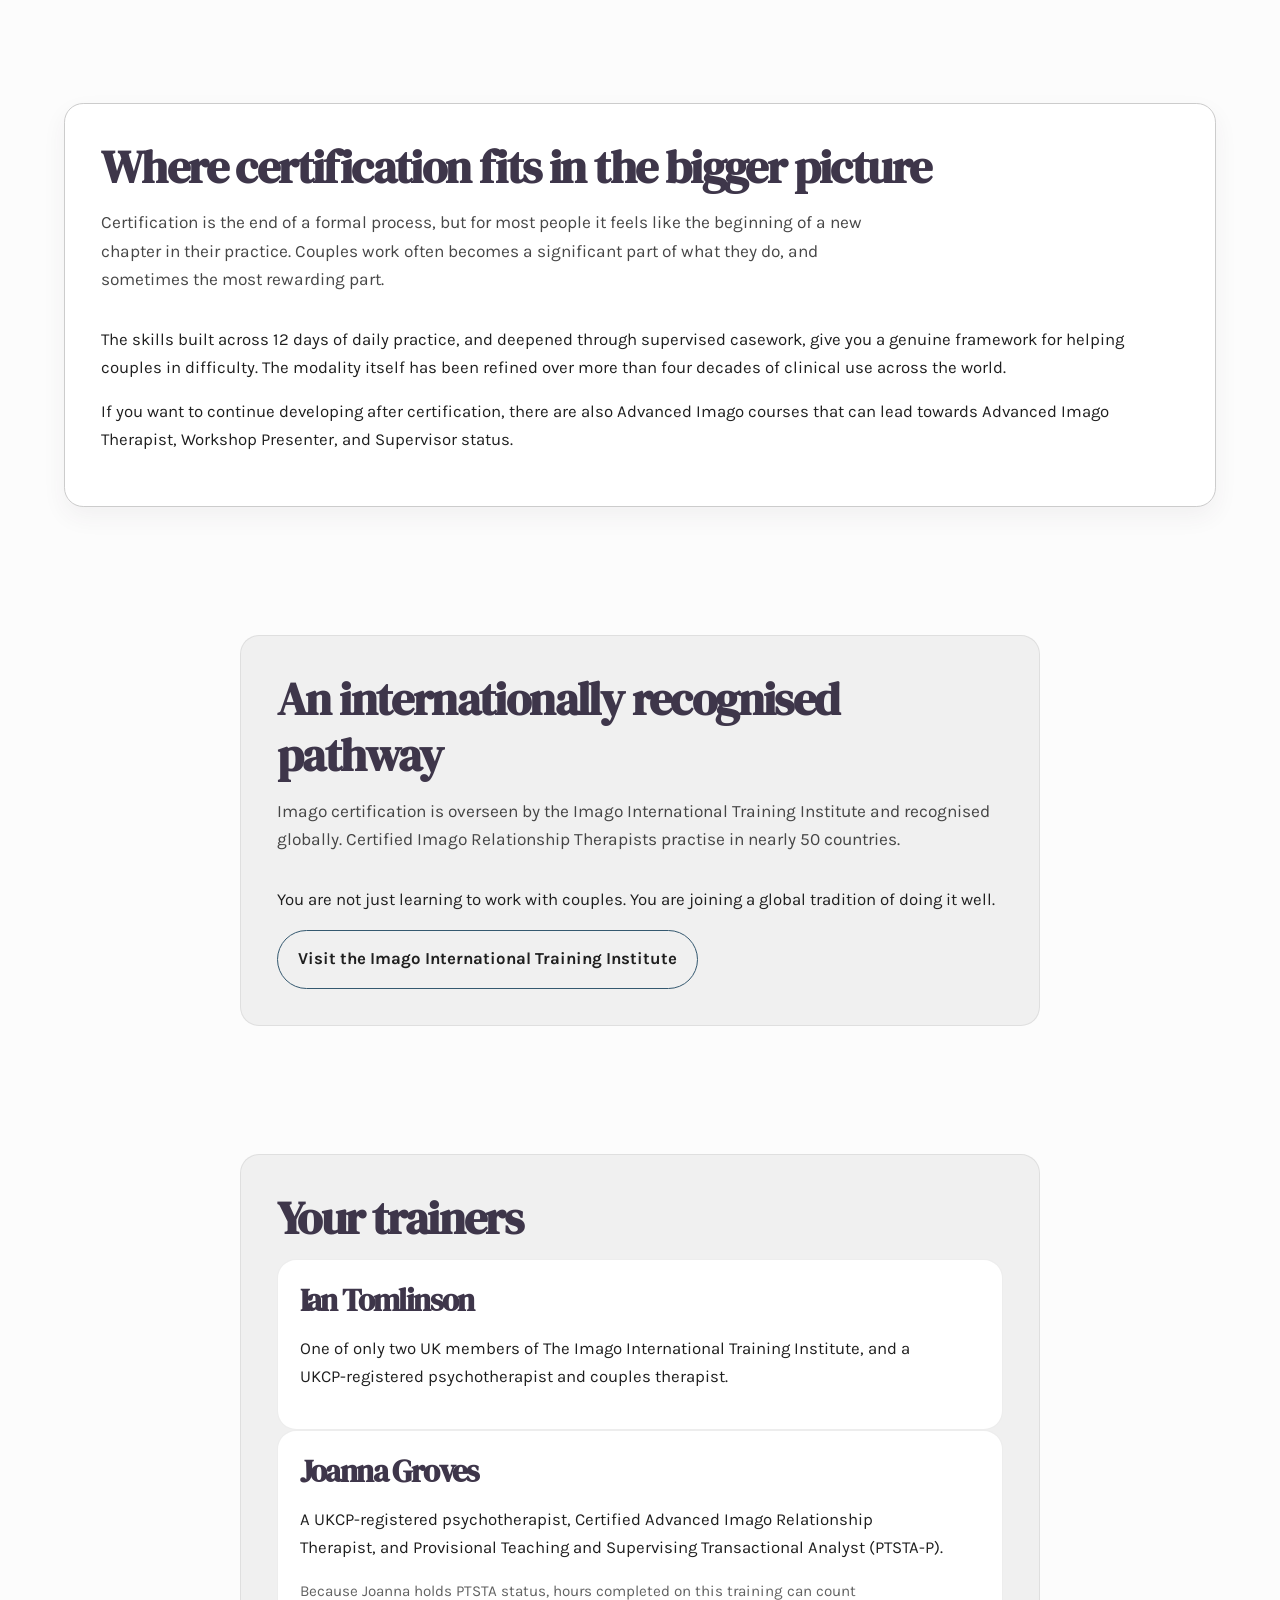
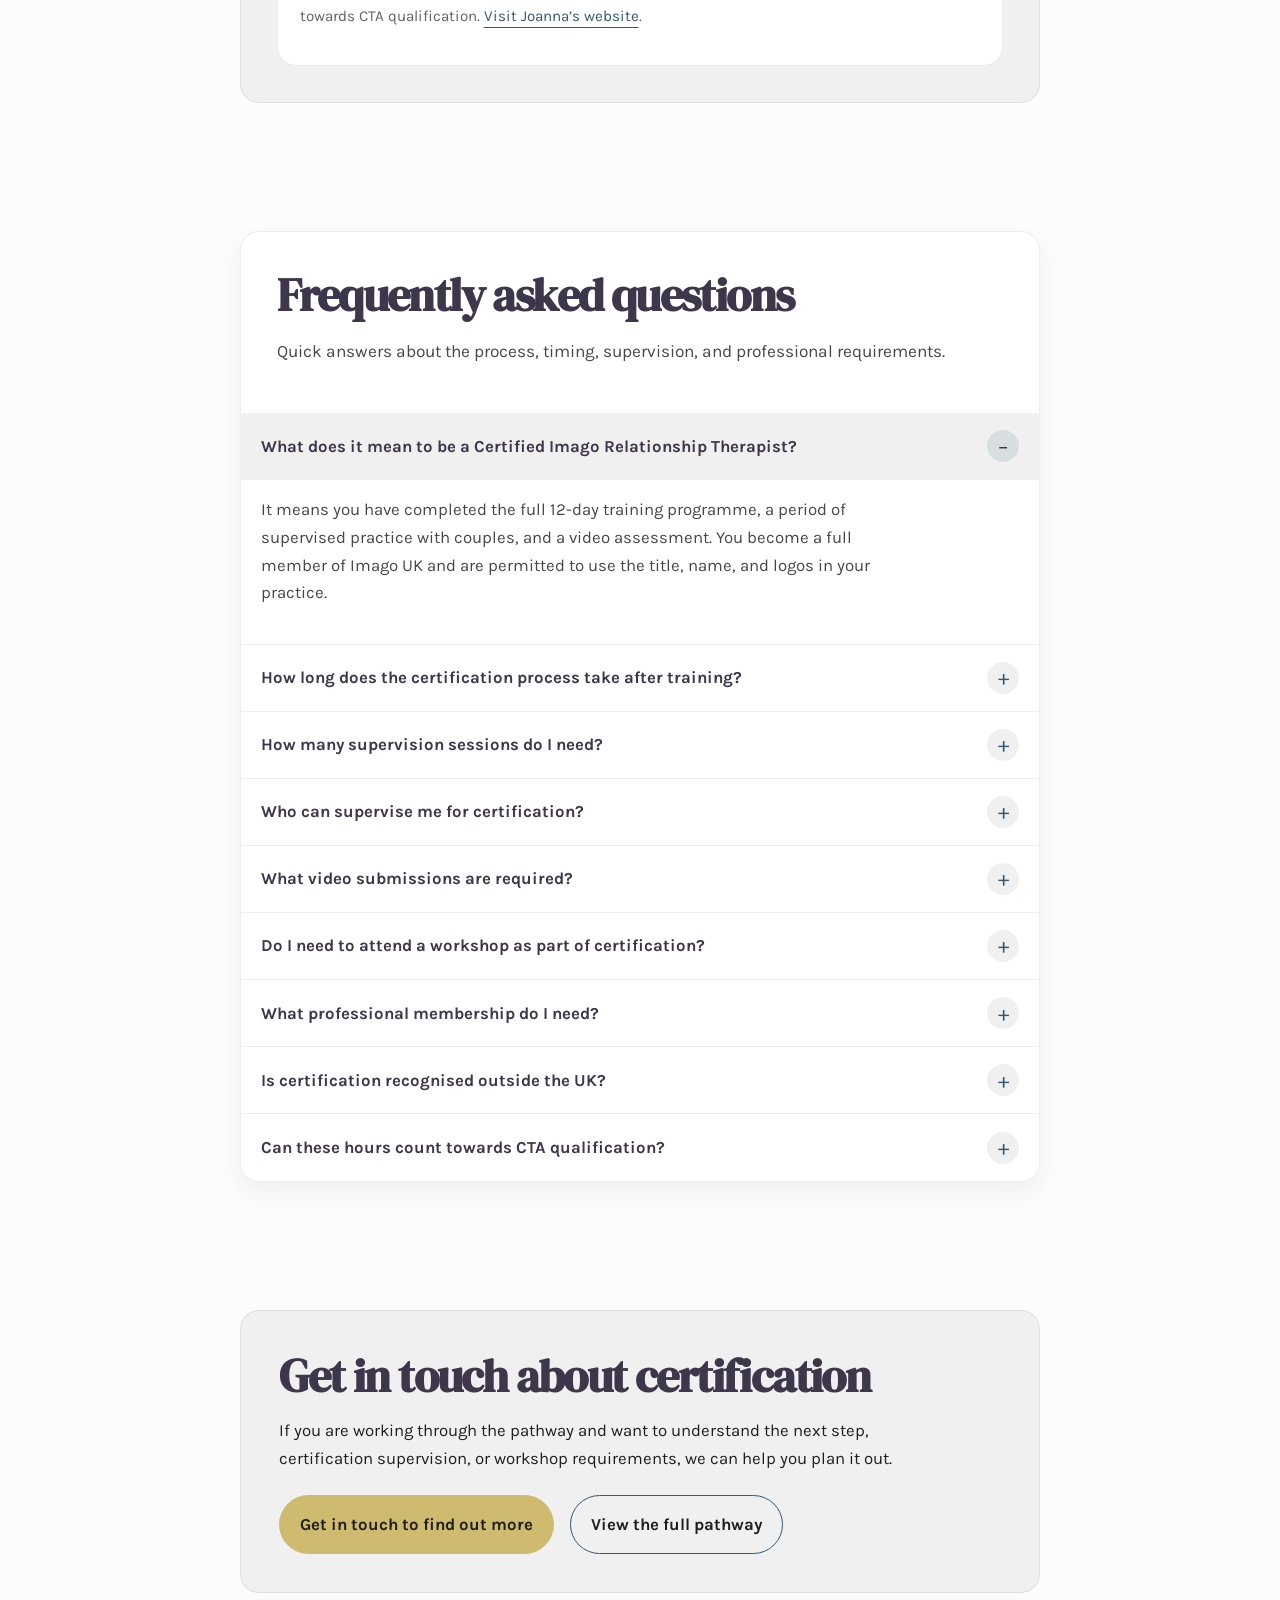
==== commit bd673e5a: "fix links" ====
--- a/certification/index.html
+++ b/certification/index.html
@@ -9,7 +9,7 @@
     name="description"
     content="Certification for Imago Relationship Therapy after the full 12-day training pathway, supervision, and video assessment."
   />
-<link rel="stylesheet" href="./public/css/style.css">
+<link rel="stylesheet" href="../public/css/style.css">
   <link rel="preconnect" href="https://fonts.googleapis.com">
   <link rel="preconnect" href="https://fonts.gstatic.com" crossorigin>
   <link href="https://fonts.googleapis.com/css2?family=DM+Serif+Display:ital@0;1&family=Karla:wght@400;500;600;700&display=swap" rel="stylesheet">
@@ -22,9 +22,9 @@
      <nav class="eyebrow" aria-label="Navigation for Imago Relationship Therapy training">
         <ul>          
           <li><a href="/">Home</a></li>
-          <li><a href="/foundations/" >Foundations </a></li>
-          <li><a href="/clinical-skills">Clinical Skills</a></li>
-          <li><a href="/certification/" aria-current="page">Certification</a></li>
+          <li><a href="../foundations/" >Foundations </a></li>
+          <li><a href="../clinical-skills">Clinical Skills</a></li>
+          <li><a href="../certification/" aria-current="page">Certification</a></li>
         </ul>
        </nav> 
         
--- a/public/css/style.css
+++ b/public/css/style.css
@@ -0,0 +1,464 @@
+    :root {
+      --text: hsl(0, 0%, 12%);
+      --text-inverse: hsl(0, 0%, 92%);
+      --background: #fcfcfc;
+      --brand: hsl(264, 16%, 25%);
+      --accent: hsl(203, 36%, 32%);
+      --secondary: hsl(48, 49%, 62%);
+      --shade-1: hsl(0, 0%, 80%);
+      --shade: hsl(0, 0%, 94%);
+
+      --radius: 1.2rem;
+
+      --font-heading: "DM Serif Display", Georgia, serif;
+      --font-body: "Karla", Arial, sans-serif;
+
+      --shadow-soft: 0 18px 40px hsla(264, 16%, 25%, 0.08);
+      --shadow-card: 0 10px 24px hsla(264, 16%, 25%, 0.06);
+
+      --container: 72rem;
+      --container-narrow: 50rem;
+
+      --space-1: 0.25rem;
+      --space-2: 0.5rem;
+      --space-3: 0.75rem;
+      --space-4: 1rem;
+      --space-5: 1.25rem;
+      --space-6: 1.5rem;
+      --space-8: 2rem;
+      --space-10: 2.5rem;
+      --space-12: 3rem;
+      --space-16: 4rem;
+      --space-20: 5rem;
+    }
+
+    * {
+      box-sizing: border-box;
+    }
+
+    html {
+      scroll-behavior: smooth;
+    }
+
+    body {
+      margin: 0;
+      font-family: var(--font-body);
+      font-size: 1.05rem;
+      line-height: 1.65;
+      color: var(--text);
+      background: var(--background);
+    }
+
+    img {
+      max-width: 100%;
+      display: block;
+    }
+
+    .hero li a{
+        color: white;
+    }
+
+    a {
+      color: var(--accent);
+      text-underline-offset: 0.4em;
+    }
+
+    a:hover {
+      color: var(--brand);
+    }
+
+      
+    .container--narrow {
+      width: min(100% - 2rem, var(--container-narrow));
+      margin-inline: auto;
+    }
+
+    .site-header {
+      padding: clamp(3rem, 6vw, 6rem) 0 2rem;
+    }
+
+    .hero {
+      background: var(--brand);
+      color: var(--text-inverse);     
+      padding: clamp(2rem, 4vw, 4rem);
+      box-shadow: var(--shadow-soft);
+      position: relative;
+      overflow: hidden;
+      display: grid;
+      justify-items: center;
+   
+    }   
+   
+
+    h1, h2, h3 {
+      margin: 0;
+      font-family: var(--font-heading);
+      line-height: 1.2;     
+      color: var(--brand);
+      letter-spacing: -0.1rem;
+    }
+
+    .hero h1 {
+      color: var(--text-inverse);
+      font-size: clamp(2.8rem, 2.7vw + 1rem, 4rem);
+      max-width: 30ch;
+      margin-bottom: var(--space-5);
+      text-align: center;
+    }
+
+    .hero .lede {
+      font-size: clamp(1.05rem, 1.8vw, 1.3rem); 
+      color: var(--secondary);      
+      font-weight: 500;
+      margin: 0;
+      max-width: 60ch;
+      line-height: 1.4;
+    }
+
+    .hero-points {
+      list-style: none;
+      display: grid;
+      grid-template-columns: repeat(2, minmax(0, 1fr));
+      gap: 0.85rem;
+      padding: 0;
+      margin: 0 0 var(--space-8);
+      max-width: 42rem;
+    }
+
+    .hero-points li {
+      background: hsla(0, 0%, 100%, 0.08);
+      border: 1px solid hsla(0, 0%, 100%, 0.14);
+      border-radius: 999px;
+      padding: 0.8rem 1rem;
+      font-weight: 600;
+    }
+
+    .eyebrow ul{
+      display: flex; 
+      flex-wrap: wrap;
+      margin-bottom: 2rem ;    
+    }
+
+    .eyebrow li {       
+     
+      list-style-type: none;  
+      color: var(--shade-1);  
+    }
+
+    .eyebrow li a { 
+      color:var(--shade-1); 
+      text-decoration: none;
+      padding: .6rem;  
+    }
+
+    .eyebrow li a:hover:not([aria-current="page"]) { 
+      color:#fff; 
+      text-decoration: none;      
+    }
+    
+
+   .eyebrow [aria-current="page"] {    
+    text-decoration: underline;
+    color: #fff;    
+}
+   
+
+    .hero-actions {
+      display: flex;
+      flex-wrap: wrap;
+      gap: 1rem;
+    }
+
+    .button {
+      display: inline-flex;
+      align-items: center;
+      justify-content: center;
+      min-height: 2.9rem;
+      padding: 0.9rem 1.25rem;
+      border-radius: 999px;
+      text-decoration: none;
+      font-weight: 700;
+      transition: transform 180ms ease, background-color 180ms ease, color 180ms ease, border-color 180ms ease;
+    }
+
+    .button:hover {
+      transform: translateY(-1px);
+    }
+
+    .button-primary {
+      background: var(--secondary);
+      color: var(--text);
+      border: 1px solid transparent;
+    }
+
+    .button-primary:hover {
+      background: hsl(48, 49%, 58%);
+      color: var(--text);
+    }
+
+    .button-secondary {
+      background: transparent;
+      color: var(--text-inverse);
+      border: 1px solid hsla(0, 0%, 100%, 0.28);
+    }
+
+    .button-secondary2 {
+      background: transparent;
+      color: var(--text);
+      border: 1px solid var(--accent);
+    }
+
+    .button-secondary:hover {
+      background: hsla(0, 0%, 100%, 0.08);
+      color: var(--text-inverse);
+    }
+
+    section:not(.hero) {
+      padding: clamp(2.5rem, 5vw, 5rem) 0;
+      width: min(100% - 2rem, var(--container));
+      margin-inline: auto;
+    }
+
+    .panel {
+      background: white;
+      border: 1px solid var(--shade-1);
+      border-radius: var(--radius);
+      box-shadow: var(--shadow-card);
+      padding: clamp(1.5rem, 3vw, 2.25rem);
+    }
+
+    .panel--soft {
+      background: var(--shade);
+      border: 1px solid hsla(0, 0%, 12%, 0.08);
+      border-radius: var(--radius);
+      padding: clamp(1.5rem, 3vw, 2.25rem);
+    }
+
+    h2 {
+      font-size: clamp(2.2rem, 3vw + .5rem, 3rem);
+      margin-bottom: 0.8rem;
+    }
+
+    h3 {
+      font-size: clamp(1.45rem, 2.4vw, 2rem);
+      margin-bottom: 0.4rem;
+    }
+
+    .section-intro {
+      max-width: 48rem;
+      margin: 0 0 2rem;
+      font-size: 1.08rem;
+      color: hsla(0, 0%, 12%, 0.82);
+    }
+
+    .pathway-grid,
+    .feature-list,
+    .format-grid {
+      display: grid;
+      gap: 1.25rem;
+    }
+
+    .pathway-grid {
+      grid-template-columns: repeat(3, minmax(0, 1fr));
+      align-items: start;
+    }
+
+    .stage-card {
+      height: 100%;
+      background: white;
+      border: 1px solid hsla(0, 0%, 12%, 0.08);
+      border-radius: var(--radius);
+      padding: 1.4rem;
+      box-shadow: var(--shadow-card);
+    }
+
+    .stage-label {
+      display: inline-block;
+      margin: 0 0 0.9rem;
+      padding: 0.35rem 0.7rem;
+      border-radius: 999px;
+      background: hsla(203, 36%, 32%, 0.1);
+      color: var(--accent);
+      font-size: 0.85rem;
+      font-weight: 700;      
+      text-transform: uppercase;
+    }
+
+    .stage-meta {
+      margin: 0 0 1rem;
+      color: hsla(0, 0%, 12%, 0.7);
+      font-weight: 700;
+    }
+
+    .stage-card p,
+    .stage-card li,
+    .info-card p,
+    .trainer p,
+    .faq-panel p {
+      max-width: 65ch;
+    }
+
+    .stage-card ul,
+    .rules-card ul {
+      margin: 1rem 0 1.15rem;
+      padding-left: 1.2rem;
+    }
+
+
+    .feature-list {
+      grid-template-columns: repeat(3, minmax(0, 1fr));
+      margin-top: 1.75rem;
+    }
+
+    .feature-list article,
+    .info-card,
+    .trainer,
+    .rules-card {
+      background: white;
+      border: 1px solid hsla(0, 0%, 12%, 0.08);
+      border-radius: var(--radius);
+      padding: 1.35rem;
+    }
+
+    .feature-list h3,
+    .info-card h3,
+    .rules-card h3,
+    .trainer h3 {
+      margin-bottom: 0.55rem;
+    }
+
+    .format-grid {
+      grid-template-columns: repeat(2, minmax(0, 1fr));
+      margin-bottom: 1.25rem;
+    }
+
+    .faq-wrap {
+      background: white;
+      border: 1px solid hsla(0, 0%, 12%, 0.08);
+      border-radius: var(--radius);
+      box-shadow: var(--shadow-card);
+      overflow: hidden;
+    }
+
+    .faq-list {
+      display: grid;
+      gap: 0;
+    }
+
+    .faq-list details {
+      border-bottom: 1px solid hsla(0, 0%, 12%, 0.08);
+      background: white;
+    }
+
+    .faq-list details:last-child {
+      border-bottom: 0;
+    }
+
+    .faq-list summary {
+      list-style: none;
+      cursor: pointer;
+      position: relative;
+      padding: 1.2rem 3.75rem 1.2rem 1.25rem;
+      font-weight: 700;
+      font-size: 1.05rem;
+      color: var(--brand);
+    }
+
+    .faq-list summary::-webkit-details-marker {
+      display: none;
+    }
+
+    .faq-list summary::after {
+      content: "+";
+      position: absolute;
+      right: 1.25rem;
+      top: 50%;
+      transform: translateY(-50%);
+      width: 2rem;
+      height: 2rem;
+      border-radius: 50%;
+      display: grid;
+      place-items: center;
+      background: var(--shade);
+      color: var(--accent);
+      font-size: 1.35rem;
+      line-height: 1;
+      font-weight: 400;
+      transition: transform 180ms ease, background-color 180ms ease, color 180ms ease;
+    }
+
+    .faq-list details[open] summary {
+      background: var(--shade);
+    }
+
+    .faq-list details[open] summary::after {
+      content: "–";
+      background: hsla(203, 36%, 32%, 0.12);
+      color: var(--brand);
+    }
+
+    .faq-panel {
+      padding: 0 1.25rem 1.25rem;
+      color: hsla(0, 0%, 12%, 0.82);
+    }
+
+    .cta-panel {
+      background: var(--shade);
+      border: 1px solid hsla(0, 0%, 12%, 0.08);
+      border-radius: var(--radius);
+      padding: clamp(1.75rem, 3vw, 2.5rem);
+    }
+
+    .cta-panel p {
+      max-width: 42rem;
+      margin: 0 0 1.4rem;
+    }
+
+    .small-note {
+      font-size: 0.95rem;
+      color: hsla(0, 0%, 12%, 0.7);
+    }
+
+    :focus-visible {
+      outline: 3px solid var(--secondary);
+      outline-offset: 3px;
+    }
+
+    @media (max-width: 900px) {
+      .pathway-grid,
+      .feature-list,
+      .format-grid {
+        grid-template-columns: 1fr;
+      }
+
+      .hero-points {
+        grid-template-columns: 1fr;
+      }
+
+      .hero h1 {
+        max-width: 14ch;
+      }
+    }
+
+    @media (max-width: 640px) {
+      body {
+        font-size: 1rem;
+      }     
+
+     .hero {
+        padding: 1.5rem;
+       
+      }
+
+      .faq-list summary {
+        padding-right: 3.2rem;
+      }
+
+      .button {
+        width: 100%;
+      }
+
+      .hero-actions {
+        flex-direction: column;
+      }
+    }
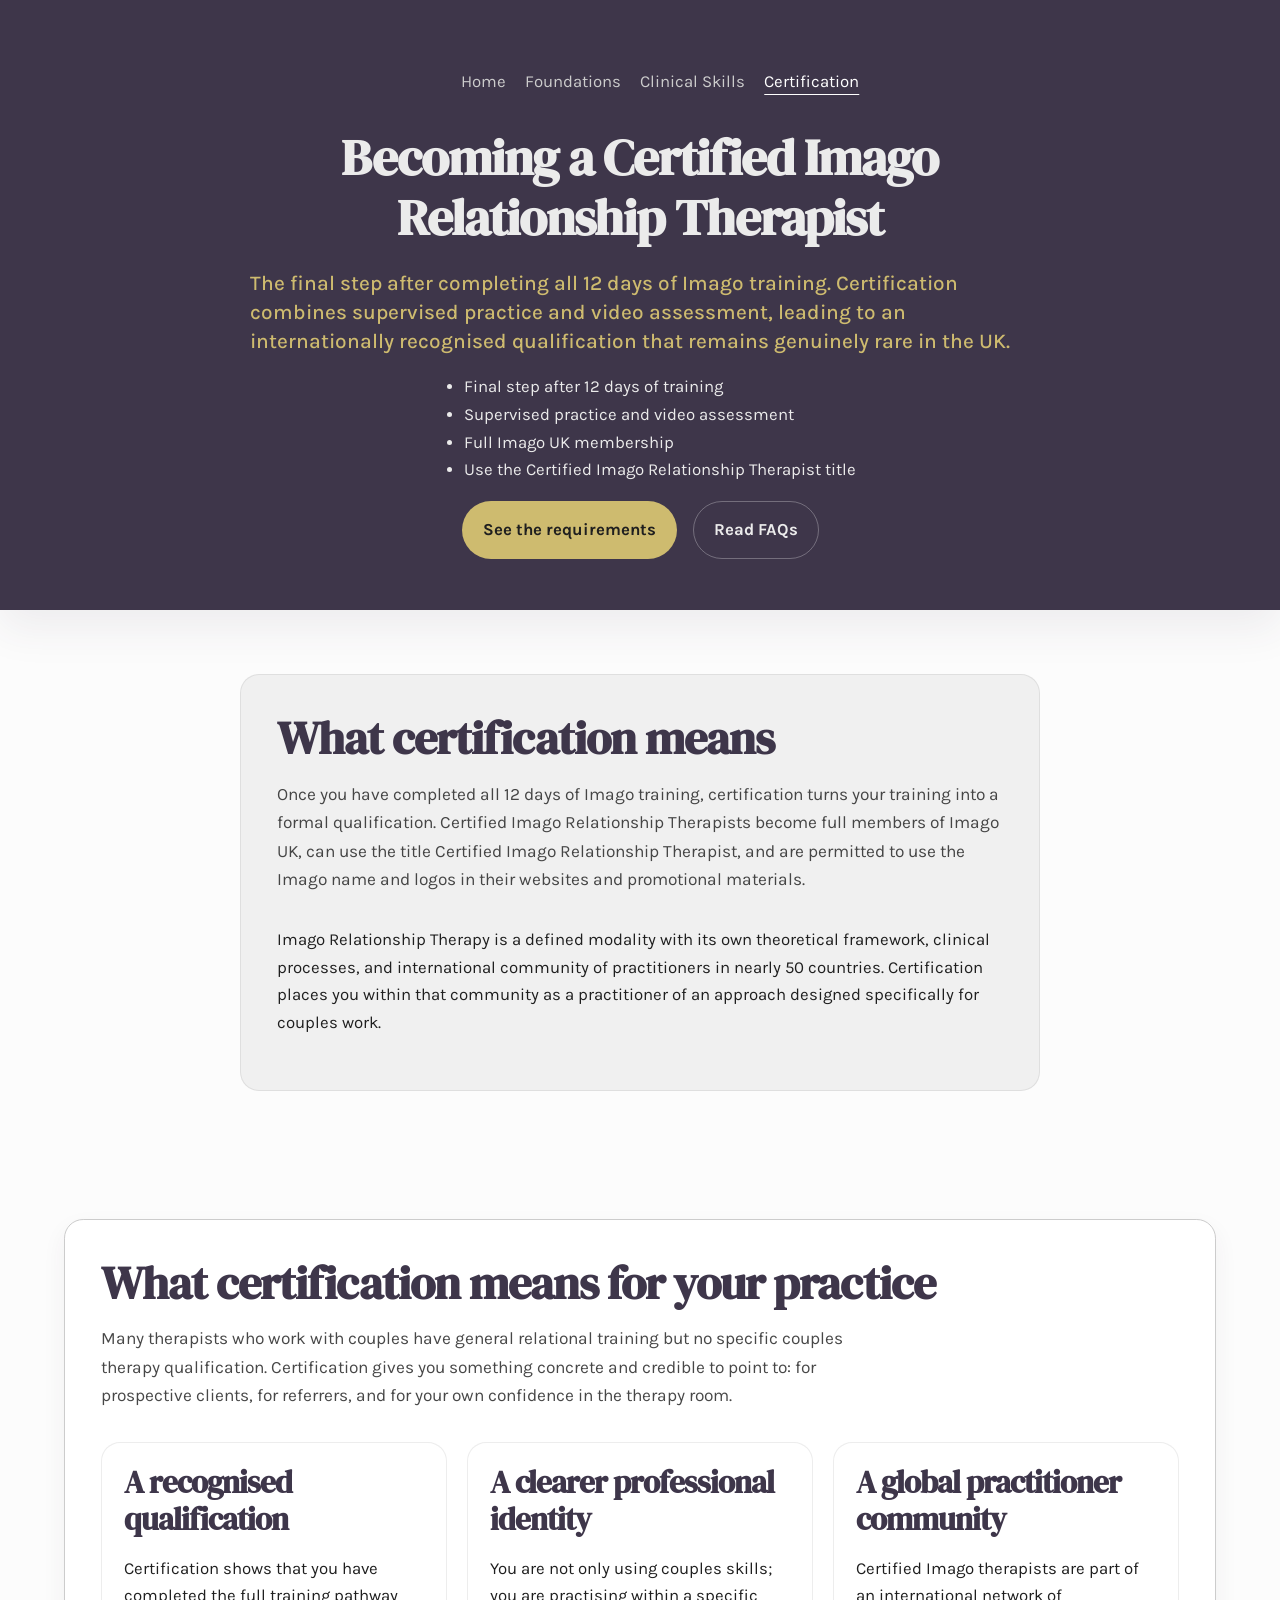
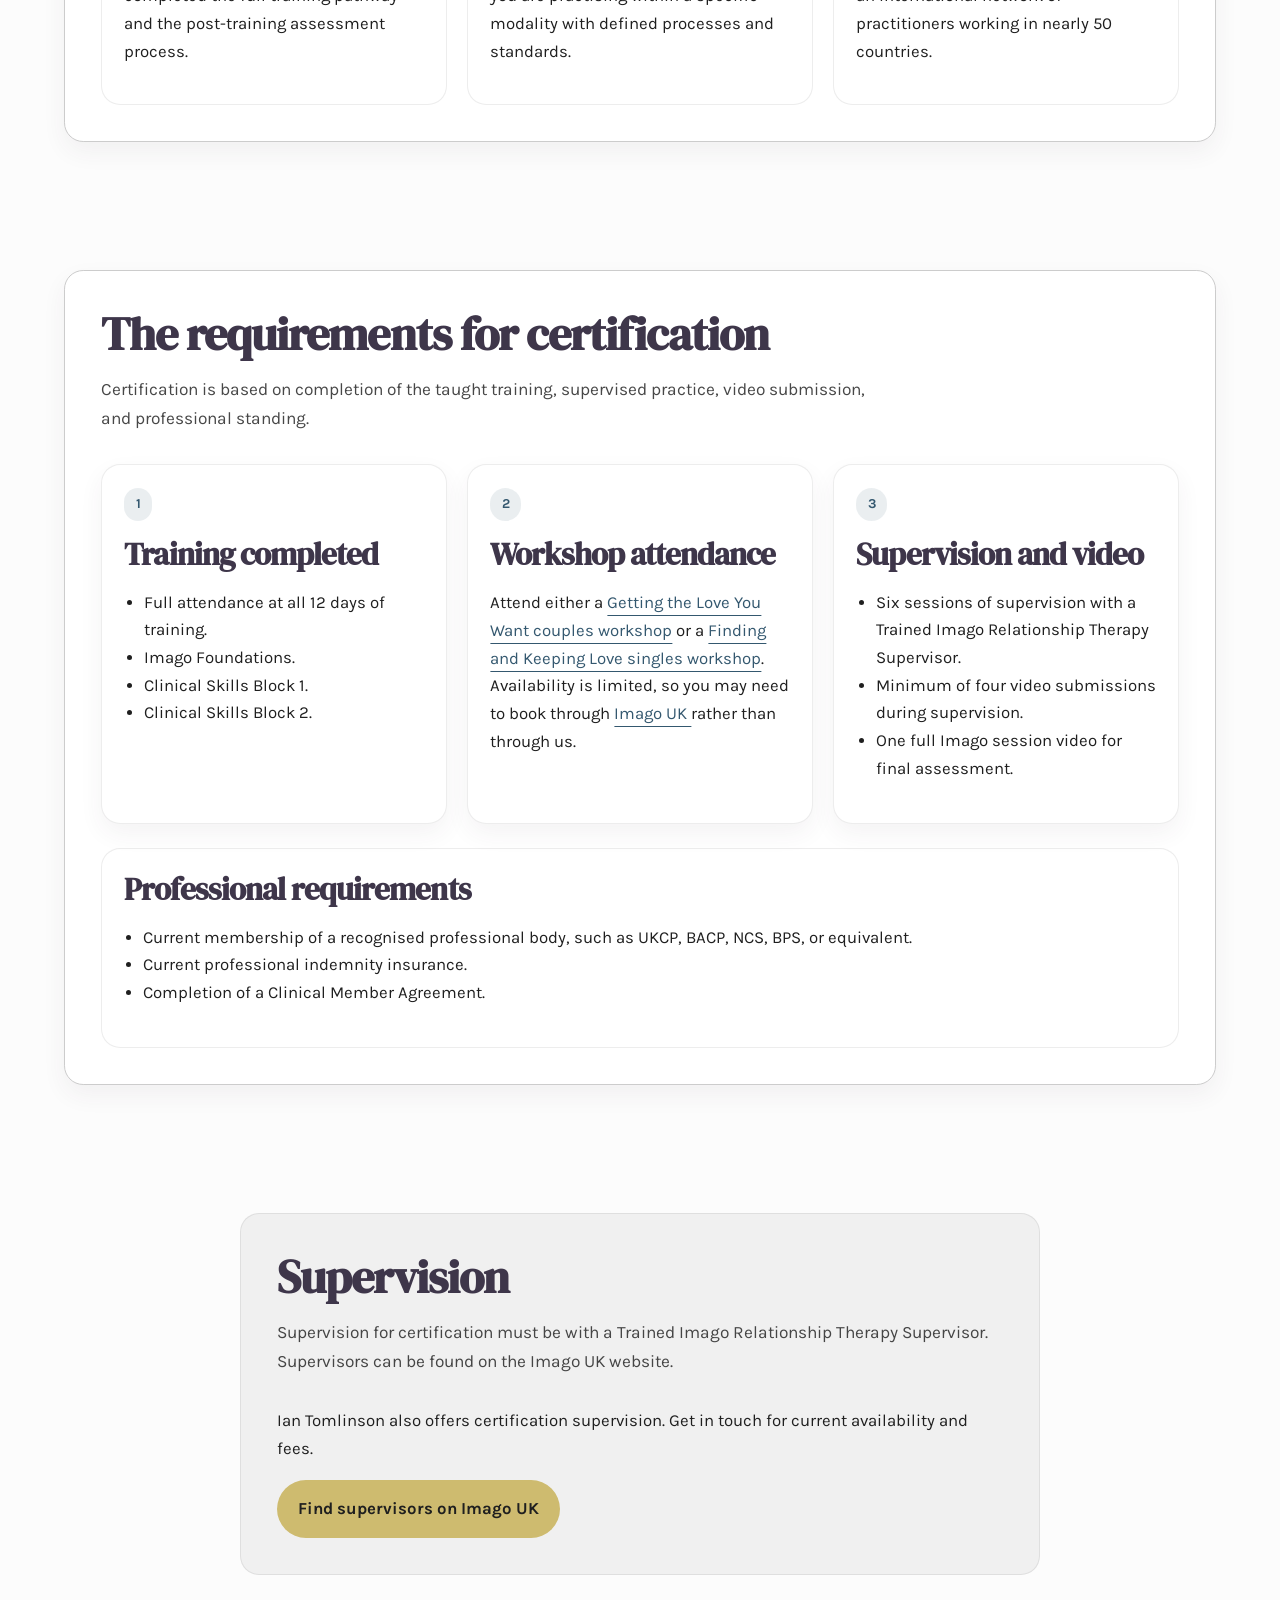
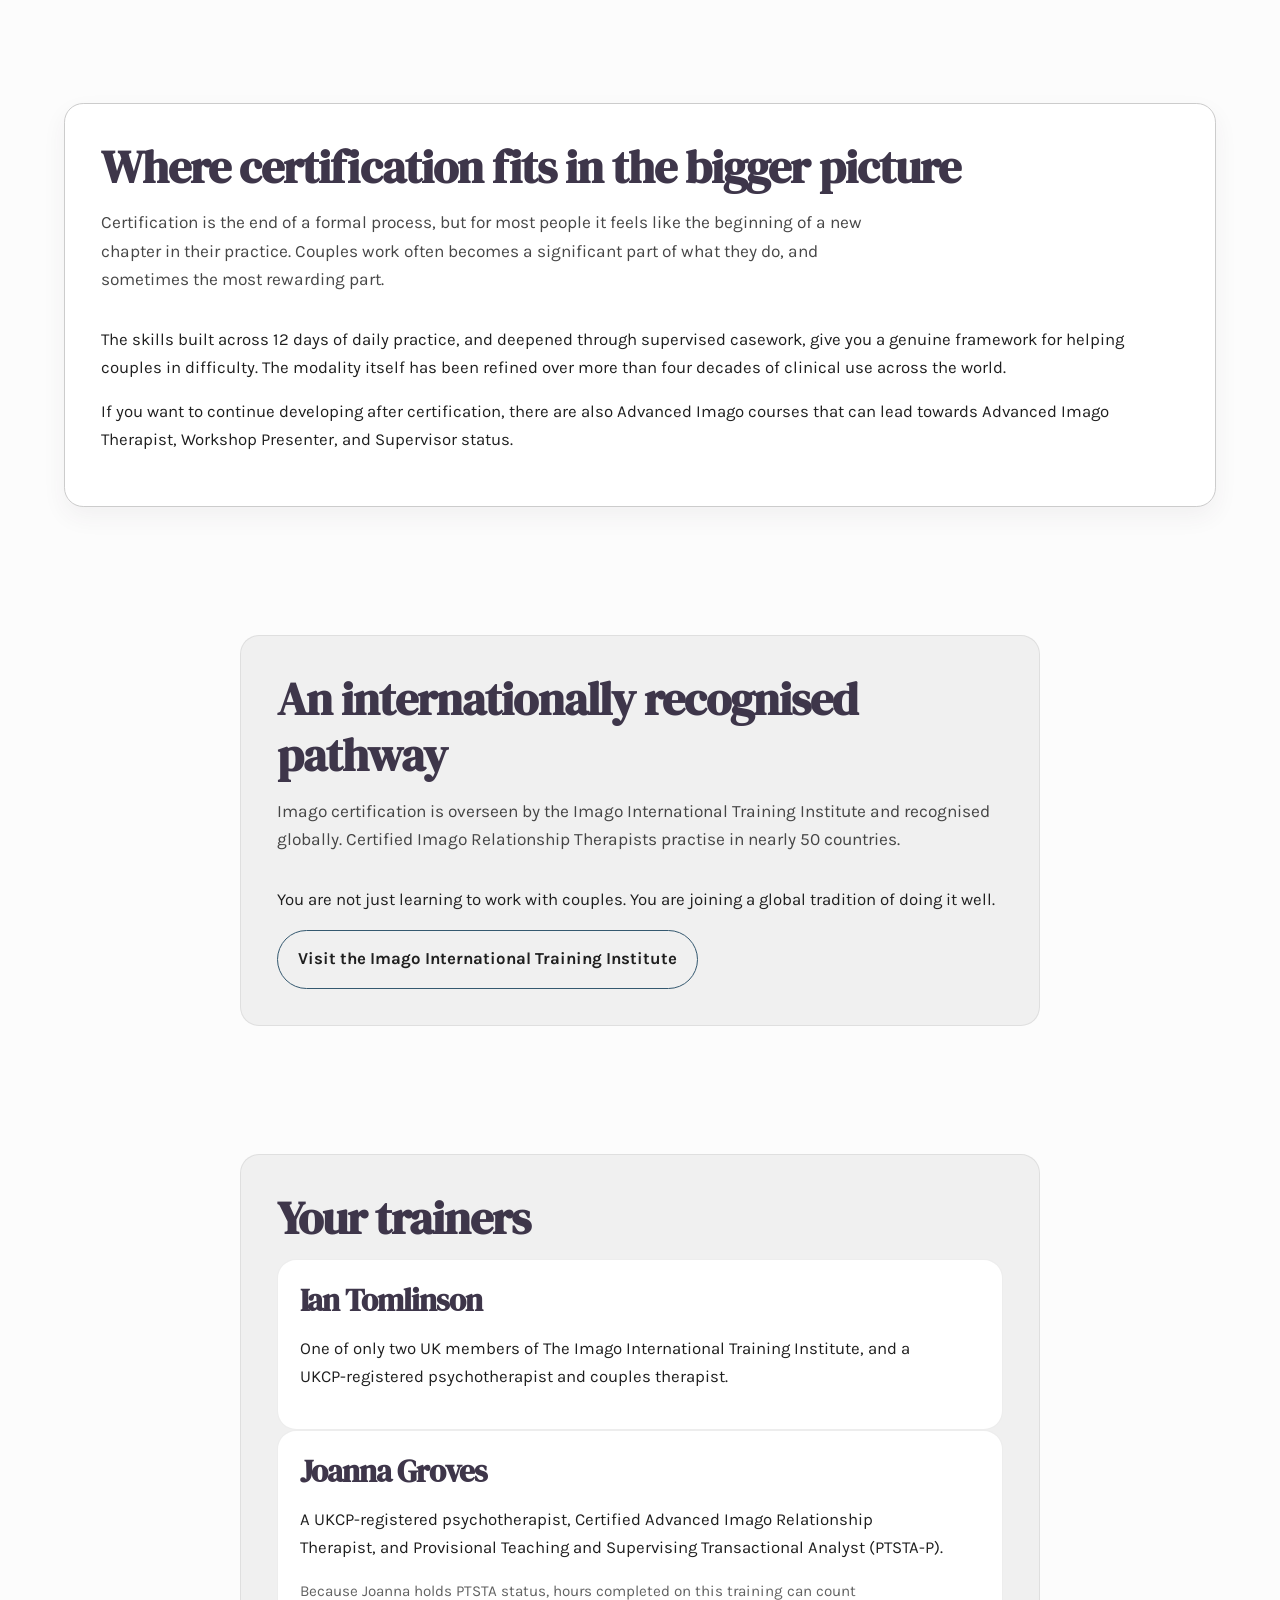
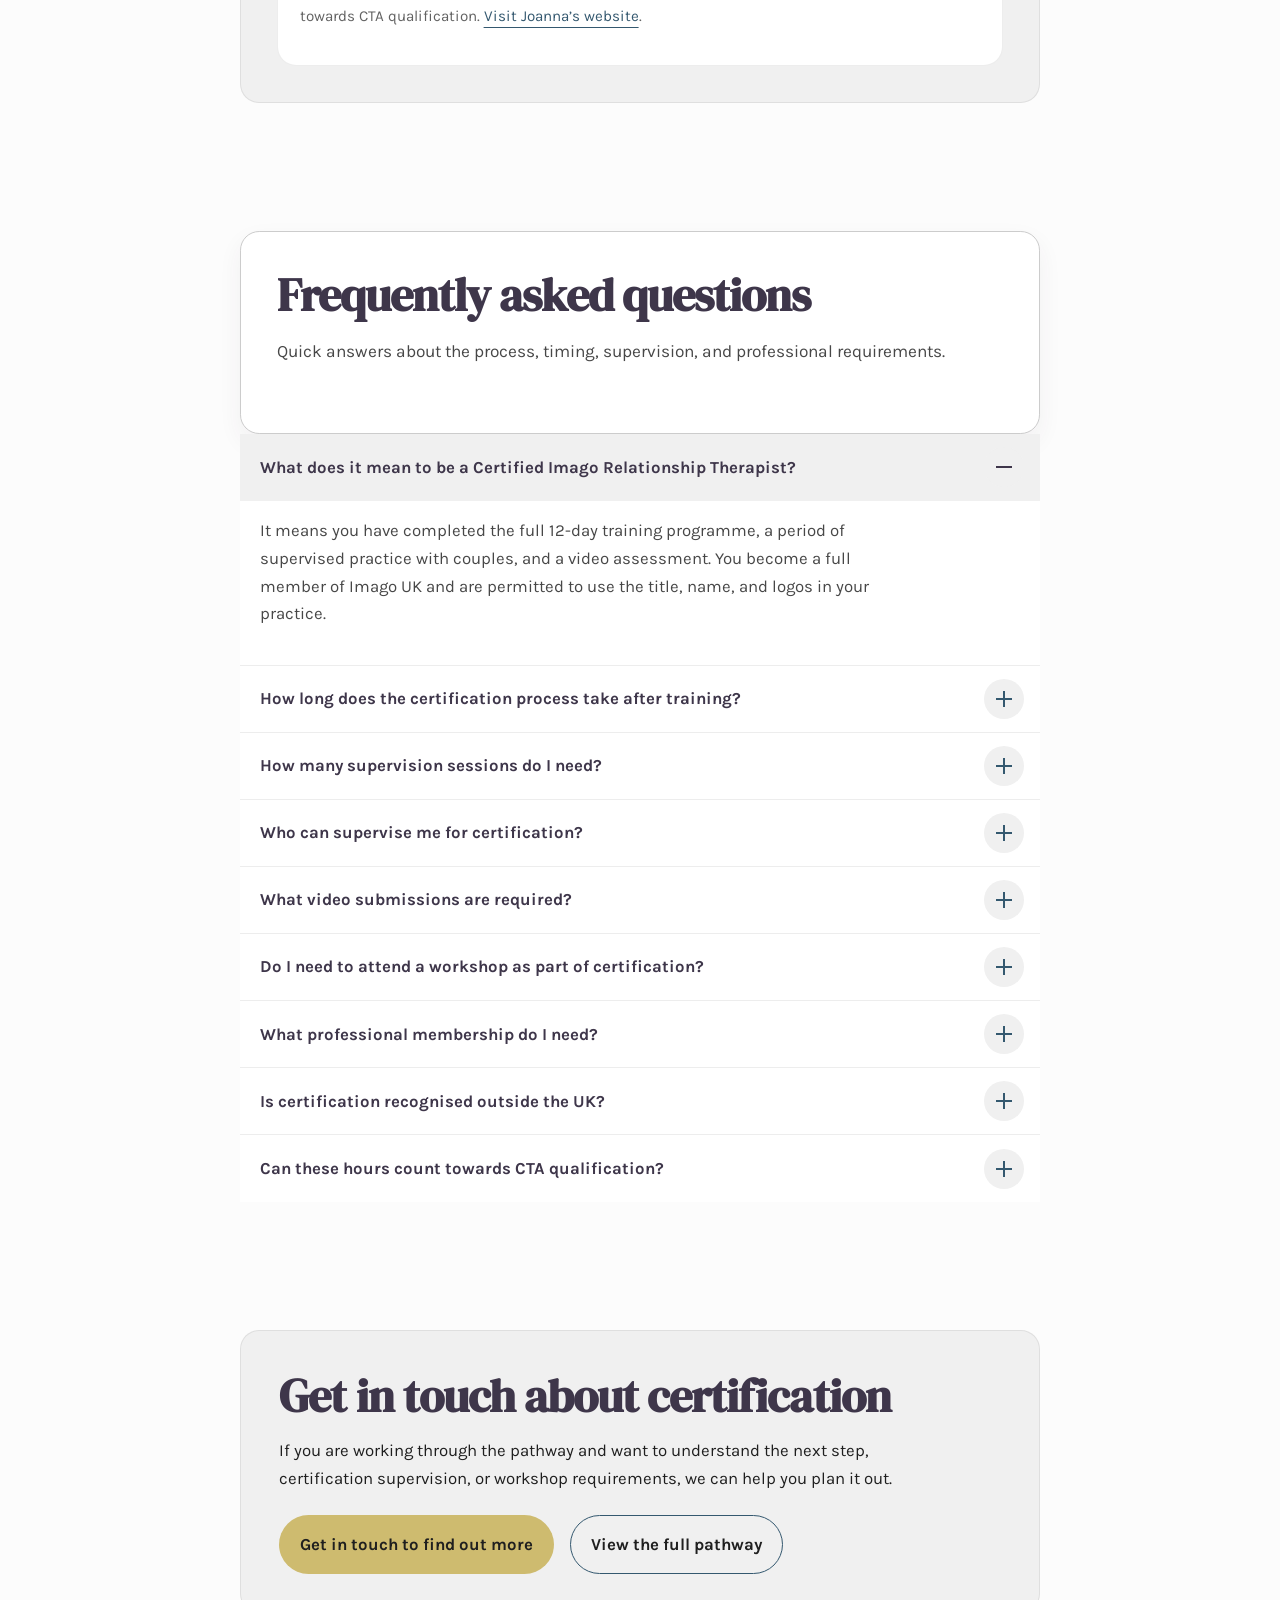
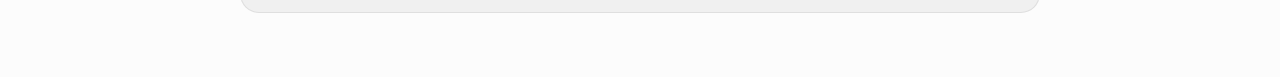
==== commit a3577fa1: "validate HTML" ====
--- a/certification/index.html
+++ b/certification/index.html
@@ -1,33 +1,30 @@
 <!DOCTYPE html>
 <html lang="en">
 <head>
-  <meta charset="utf-8" />
-  <meta name="viewport" content="width=device-width, initial-scale=1" />
+  <meta charset="utf-8">
+  <meta name="viewport" content="width=device-width, initial-scale=1">
 
   <title>Certified Imago Relationship Therapist | Certification</title>
   <meta
     name="description"
-    content="Certification for Imago Relationship Therapy after the full 12-day training pathway, supervision, and video assessment."
-  />
+    content="Certification for Imago Relationship Therapy after the full 12-day training pathway, supervision, and video assessment.">
 <link rel="stylesheet" href="../public/css/style.css">
   <link rel="preconnect" href="https://fonts.googleapis.com">
   <link rel="preconnect" href="https://fonts.gstatic.com" crossorigin>
   <link href="https://fonts.googleapis.com/css2?family=DM+Serif+Display:ital@0;1&family=Karla:wght@400;500;600;700&display=swap" rel="stylesheet">
-  
 </head>
-<body> 
+<body>
 
   <main id="main">
-     <section class="hero">   
+     <section class="hero">
      <nav class="eyebrow" aria-label="Navigation for Imago Relationship Therapy training">
-        <ul>          
-          <li><a href="/">Home</a></li>
+        <ul>
+          <li><a href="../">Home</a></li>
           <li><a href="../foundations/" >Foundations </a></li>
           <li><a href="../clinical-skills">Clinical Skills</a></li>
           <li><a href="../certification/" aria-current="page">Certification</a></li>
         </ul>
-       </nav> 
-        
+       </nav>
         <h1>Becoming a Certified Imago Relationship Therapist</h1>
         <p class="lede">
           The final step after completing all 12 days of Imago training. Certification combines supervised practice and video assessment, leading to an internationally recognised qualification that remains genuinely rare in the UK.
@@ -45,8 +42,6 @@
           <a class="button button-secondary" href="#faq">Read FAQs</a>
         </div>
       </section>
-    </div>
-  </section>
     <section class="section" id="overview">
       <div class="container--narrow">
         <div class="panel--soft">
@@ -128,7 +123,7 @@
             </article>
           </div>
 
-          <div class="rules-card" style="margin-top: 1.5rem;">
+          <div class="rules-card" >
             <h3>Professional requirements</h3>
             <ul>
               <li>Current membership of a recognised professional body, such as UKCP, BACP, NCS, BPS, or equivalent.</li>
@@ -220,7 +215,7 @@
     <section class="section" id="faq">
       <div class="container--narrow">
         <div class="faq-wrap">
-          <div class="panel" style="border:0; box-shadow:none; padding-bottom:1rem;">
+          <div class="panel">
             <h2>Frequently asked questions</h2>
             <p class="section-intro">
               Quick answers about the process, timing, supervision, and professional requirements.
@@ -322,7 +317,7 @@
           </p>
           <div class="hero-actions">
             <a class="button button-primary" href="/contact-us/">Get in touch to find out more</a>
-            <a class="button button-secondary2" href="/">View the full pathway</a>
+            <a class="button button-secondary2" href="../">View the full pathway</a>
           </div>
         </div>
       </div>
--- a/public/css/style.css
+++ b/public/css/style.css
@@ -95,7 +95,7 @@
       font-family: var(--font-heading);
       line-height: 1.2;     
       color: var(--brand);
-      letter-spacing: -0.1rem;
+      letter-spacing: -0.06rem;
     }
 
     .hero h1 {
@@ -162,6 +162,11 @@
     color: #fff;    
 }
    
+
+ details:has(#imago:target) summary {
+  background-color: var(--brand);
+  color: white;
+}
 
     .hero-actions {
       display: flex;
@@ -332,76 +337,94 @@
       margin-bottom: 1.25rem;
     }
 
-    .faq-wrap {
-      background: white;
-      border: 1px solid hsla(0, 0%, 12%, 0.08);
-      border-radius: var(--radius);
-      box-shadow: var(--shadow-card);
-      overflow: hidden;
-    }
-
-    .faq-list {
-      display: grid;
-      gap: 0;
-    }
-
     .faq-list details {
-      border-bottom: 1px solid hsla(0, 0%, 12%, 0.08);
-      background: white;
-    }
-
-    .faq-list details:last-child {
-      border-bottom: 0;
-    }
-
-    .faq-list summary {
-      list-style: none;
-      cursor: pointer;
-      position: relative;
-      padding: 1.2rem 3.75rem 1.2rem 1.25rem;
-      font-weight: 700;
-      font-size: 1.05rem;
-      color: var(--brand);
-    }
-
-    .faq-list summary::-webkit-details-marker {
-      display: none;
-    }
-
-    .faq-list summary::after {
-      content: "+";
-      position: absolute;
-      right: 1.25rem;
-      top: 50%;
-      transform: translateY(-50%);
-      width: 2rem;
-      height: 2rem;
-      border-radius: 50%;
-      display: grid;
-      place-items: center;
-      background: var(--shade);
-      color: var(--accent);
-      font-size: 1.35rem;
-      line-height: 1;
-      font-weight: 400;
-      transition: transform 180ms ease, background-color 180ms ease, color 180ms ease;
-    }
-
-    .faq-list details[open] summary {
-      background: var(--shade);
-    }
-
-    .faq-list details[open] summary::after {
-      content: "–";
-      background: hsla(203, 36%, 32%, 0.12);
-      color: var(--brand);
-    }
-
-    .faq-panel {
-      padding: 0 1.25rem 1.25rem;
-      color: hsla(0, 0%, 12%, 0.82);
-    }
-
+  background: white;
+  border-block-end: 1px solid hsla(0, 0%, 12%, 0.08);
+}
+
+.faq-list details:last-child {
+  border-block-end: 0;
+}
+
+.faq-list summary {
+  list-style: none;
+  cursor: pointer;
+  position: relative;
+  padding-block: 1.2rem;
+  padding-inline: 1.25rem 4.5rem;
+  font-weight: 700;
+  font-size: 1.05rem;
+  color: var(--brand);
+}
+
+.faq-list summary::-webkit-details-marker {
+  display: none;
+}
+
+.faq-list summary::before {
+  content: "";
+  position: absolute;
+  inset-inline-end: 1rem;
+  inset-block-start: 50%;
+  inline-size: 2.5rem;
+  block-size: 2.5rem;
+  border-radius: 50%;
+  background: var(--shade);
+  translate: 0 -50%;
+}
+
+.faq-list summary::after {
+  content: "";
+  position: absolute;
+  inset-inline-end: 1.75rem;
+  inset-block-start: 50%;
+  inline-size: 1rem;
+  block-size: 1rem;
+  translate: 0 -50%;
+  background:
+    linear-gradient(var(--accent), var(--accent)) center / 100% 2px no-repeat,
+    linear-gradient(var(--accent), var(--accent)) center / 2px 100% no-repeat;
+  transition:
+    rotate 220ms ease,
+    opacity 180ms ease,
+    background-color 180ms ease;
+}
+
+.faq-list details[open] summary {
+  background: var(--shade);
+}
+
+.faq-list details[open] summary::after {
+  background:
+    linear-gradient(var(--brand), var(--brand)) center / 100% 2px no-repeat;
+}
+
+.faq-panel {
+  padding-block: 0 1.25rem;
+  padding-inline: 1.25rem;
+  color: hsla(0, 0%, 12%, 0.82);
+}
+
+@media (prefers-reduced-motion: no-preference) {
+  .faq-list details {
+    interpolate-size: allow-keywords;
+  }
+
+  .faq-list details::details-content {
+    block-size: 0;
+    opacity: 0;
+    overflow: clip;
+    transition:
+      block-size 260ms ease,
+      opacity 220ms ease,
+      content-visibility 260ms allow-discrete;
+  }
+
+  .faq-list details[open]::details-content {
+    block-size: auto;
+    opacity: 1;
+  }
+}
     .cta-panel {
       background: var(--shade);
       border: 1px solid hsla(0, 0%, 12%, 0.08);
@@ -461,4 +484,106 @@
       .hero-actions {
         flex-direction: column;
       }
-    }+    }
+
+/* FAQ details animation + progressive enhancement */
+@media (prefers-reduced-motion: no-preference) {
+  .faq-list details {
+    interpolate-size: allow-keywords;
+  }
+
+  .faq-list details::details-content {
+    block-size: 0;
+    opacity: 0;
+    overflow: clip;
+    transition:
+      block-size 260ms ease,
+      opacity 220ms ease,
+      content-visibility 260ms allow-discrete;
+  }
+
+  .faq-list details[open]::details-content {
+    block-size: auto;
+    opacity: 1;
+  }
+
+  .faq-list summary::after {
+    transition:
+      rotate 220ms ease,
+      background-color 180ms ease,
+      color 180ms ease;
+  }
+
+  .faq-list details[open] summary::after {
+    rotate: 180deg;
+  }
+}
+
+/* Cross-document view transitions */
+@view-transition {
+  navigation: auto;
+}
+
+:root {
+  --page-transition-duration: 280ms;
+  --page-transition-easing: cubic-bezier(0.2, 0.8, 0.2, 1);
+}
+
+.hero {
+  view-transition-name: hero;
+}
+
+.eyebrow [aria-current="page"] {
+  view-transition-name: active-nav;
+}
+
+::view-transition-old(root),
+::view-transition-new(root) {
+  animation-duration: var(--page-transition-duration);
+  animation-timing-function: var(--page-transition-easing);
+}
+
+::view-transition-old(root) {
+  animation-name: page-slide-out;
+}
+
+::view-transition-new(root) {
+  animation-name: page-slide-in;
+}
+
+@keyframes page-slide-out {
+  from {
+    opacity: 1;
+    transform: translateX(0);
+  }
+  to {
+    opacity: 0;
+    transform: translateX(-1rem);
+  }
+}
+
+@keyframes page-slide-in {
+  from {
+    opacity: 0;
+    transform: translateX(1rem);
+  }
+  to {
+    opacity: 1;
+    transform: translateX(0);
+  }
+}
+
+@media (prefers-reduced-motion: reduce) {
+  ::view-transition-old(root),
+  ::view-transition-new(root) {
+    animation: none;
+  }
+}
+
+#imago{
+  scroll-margin-top: 7rem;
+}
+
+.rules-card{
+  margin-top: 1.5rem;
+}
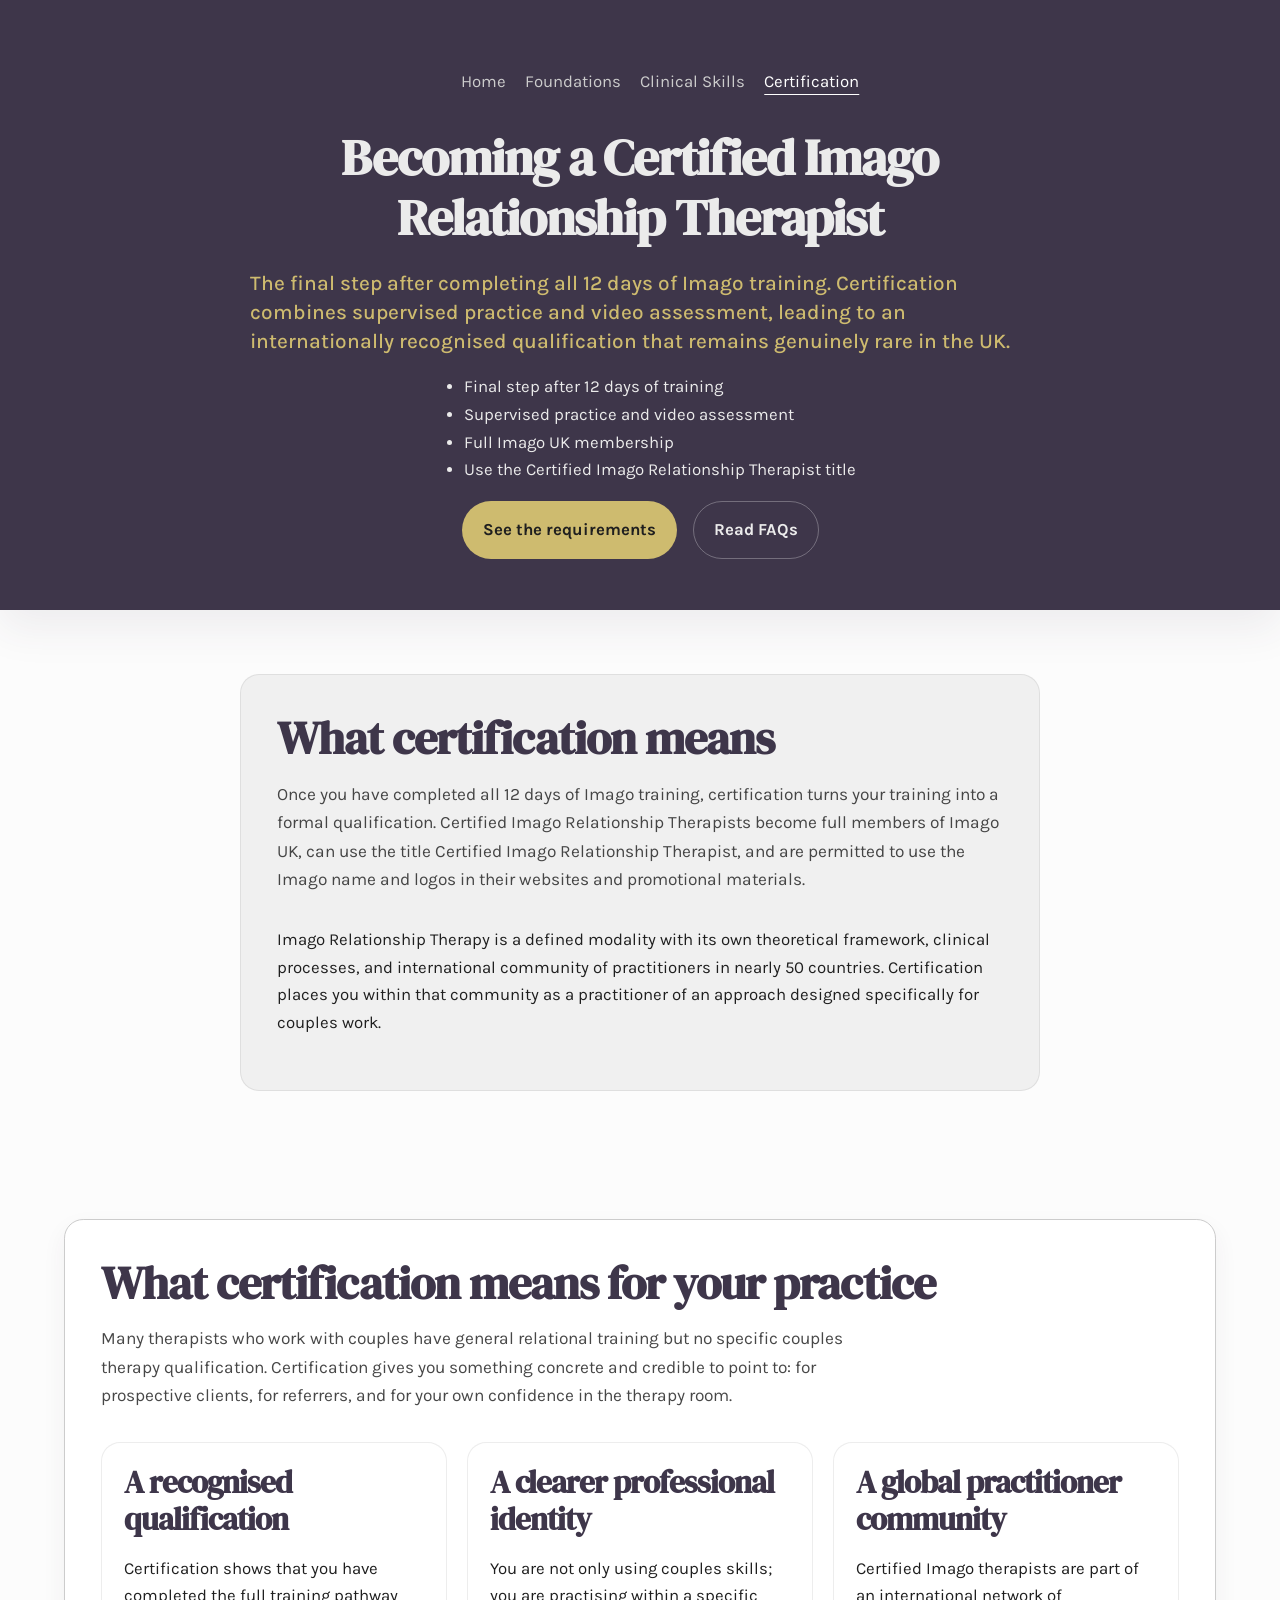
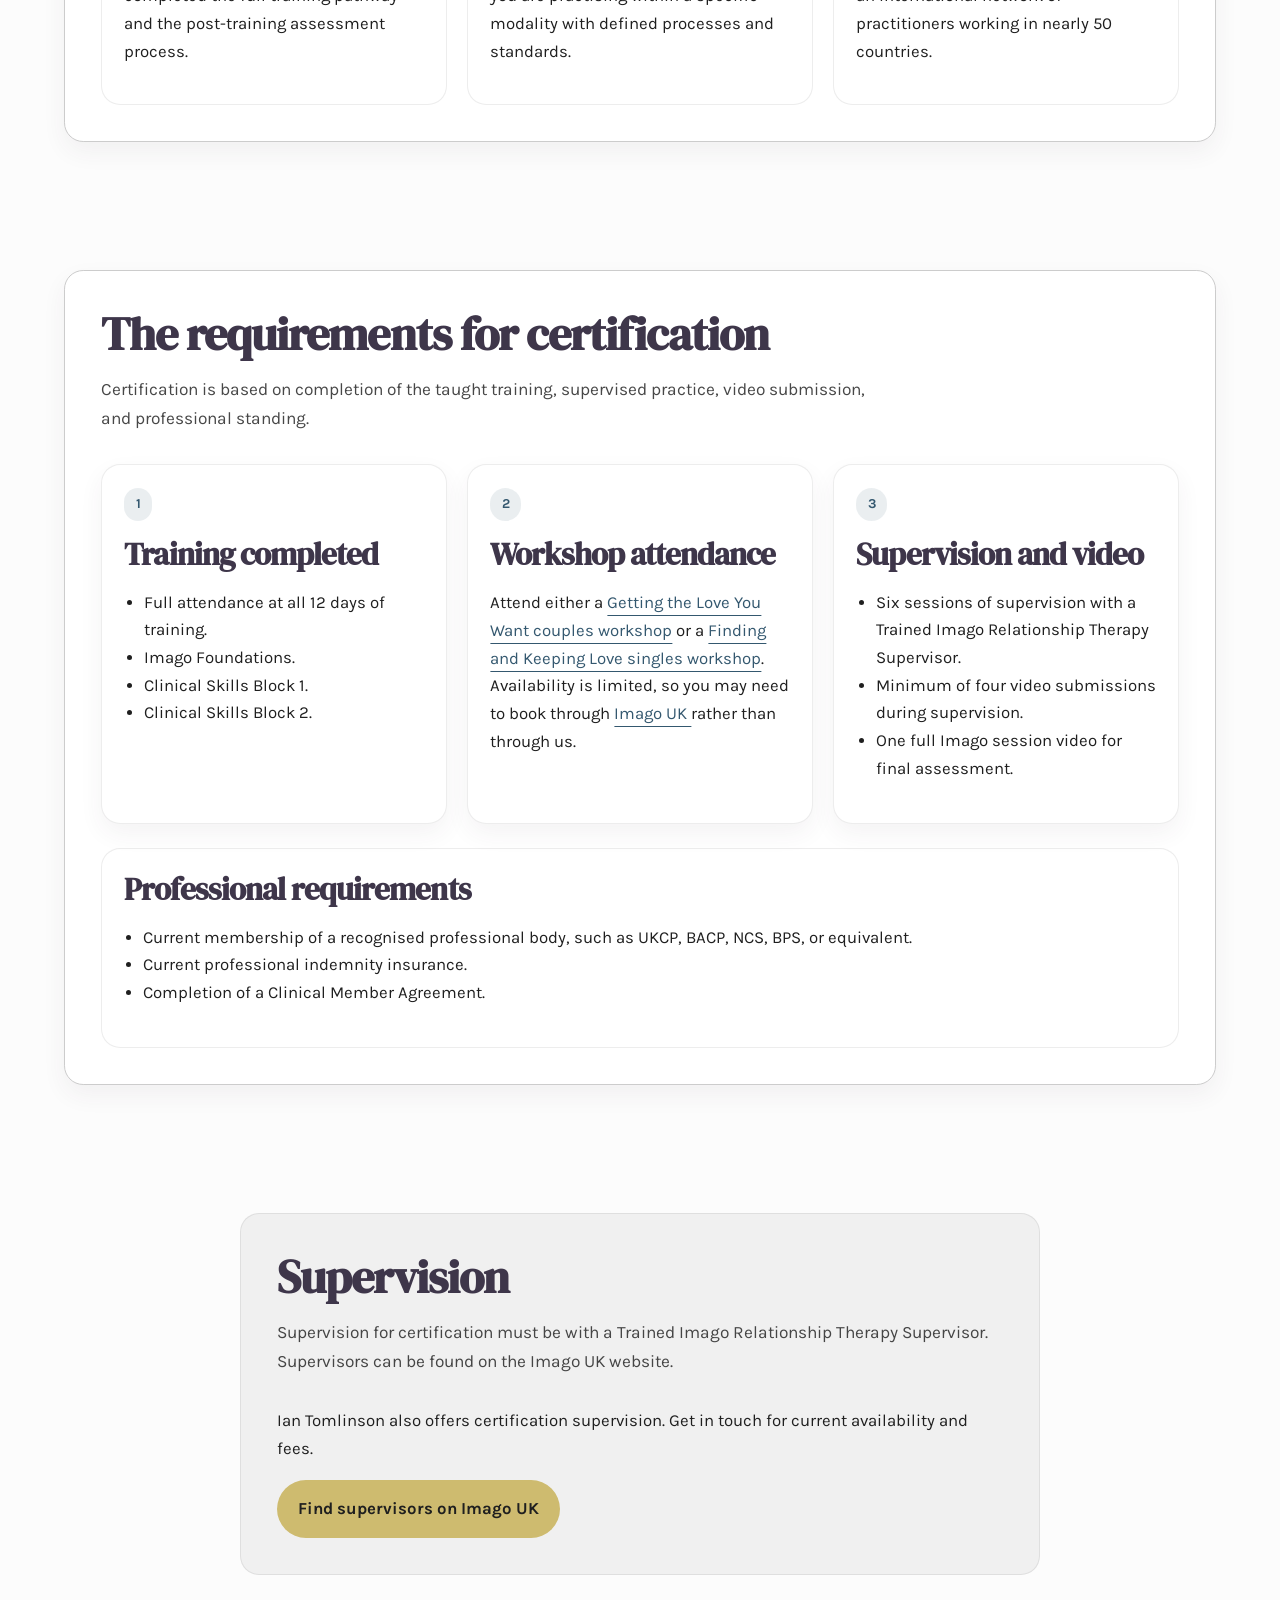
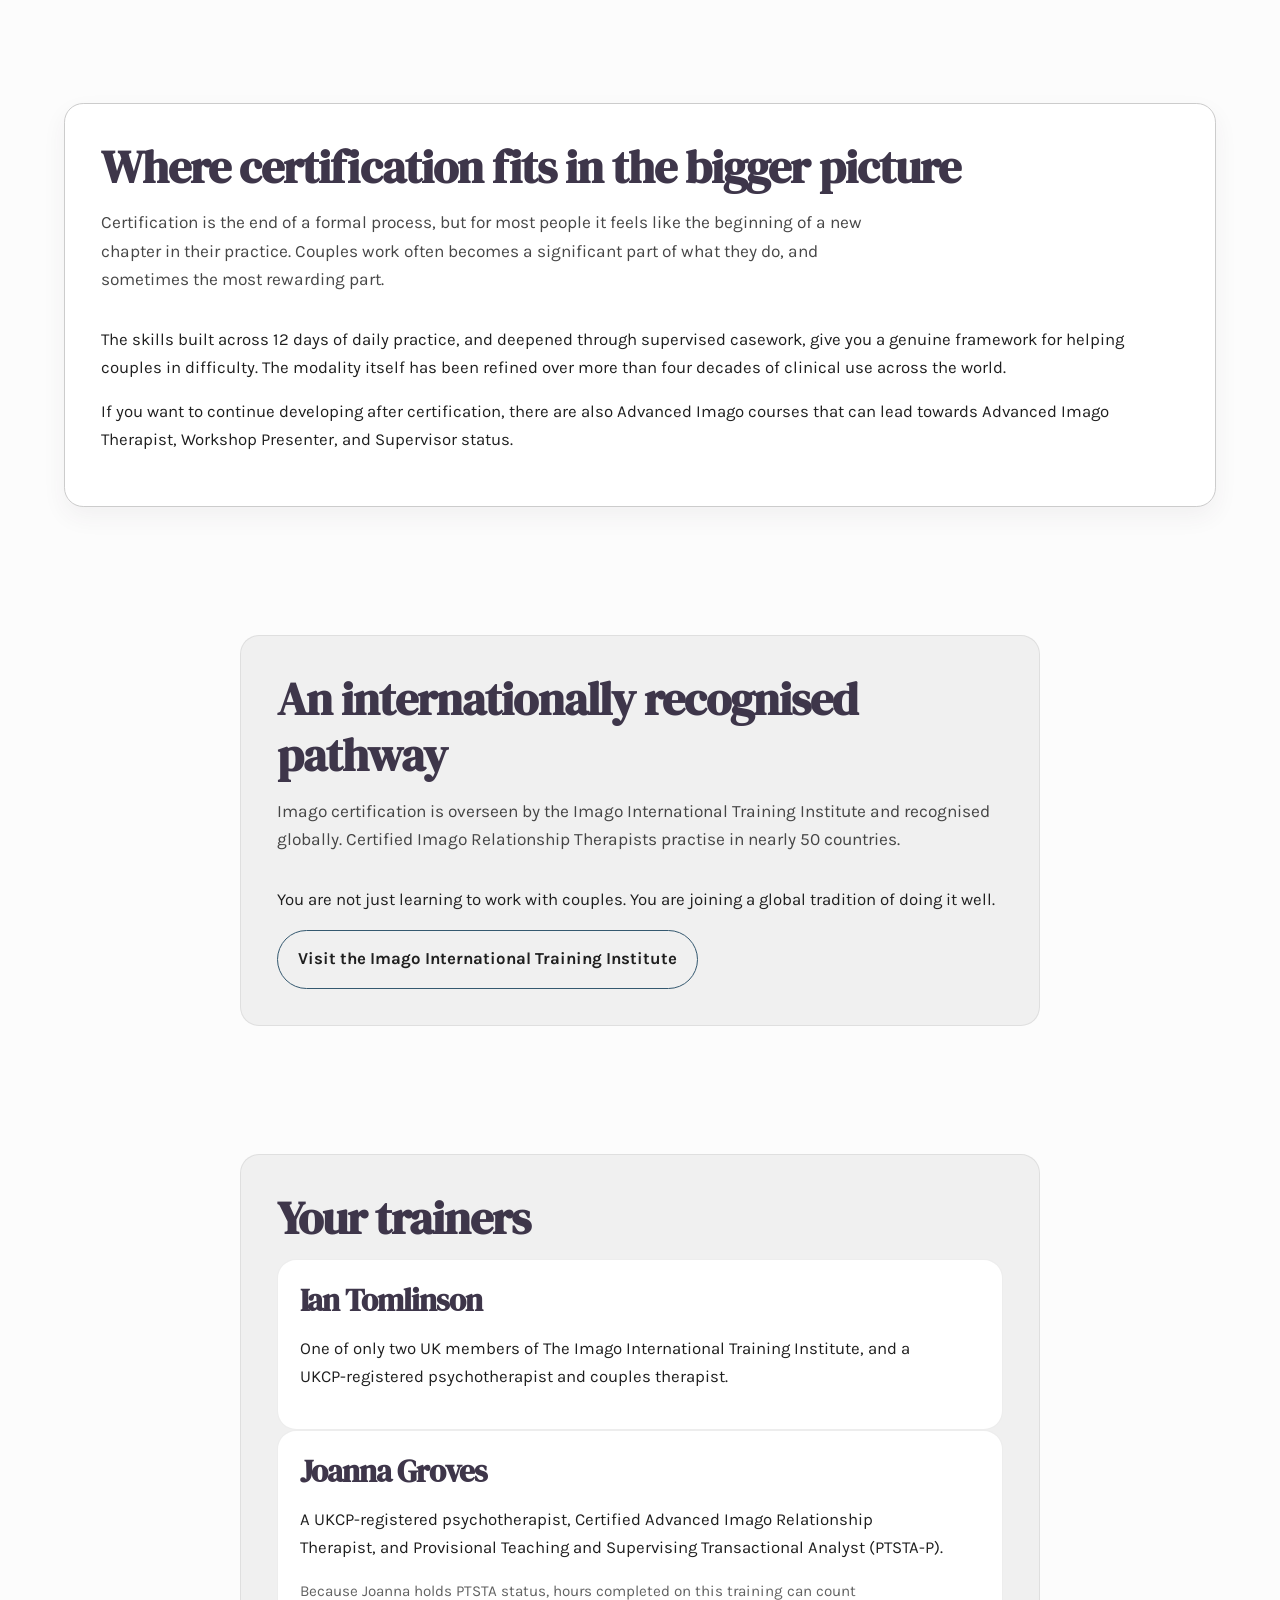
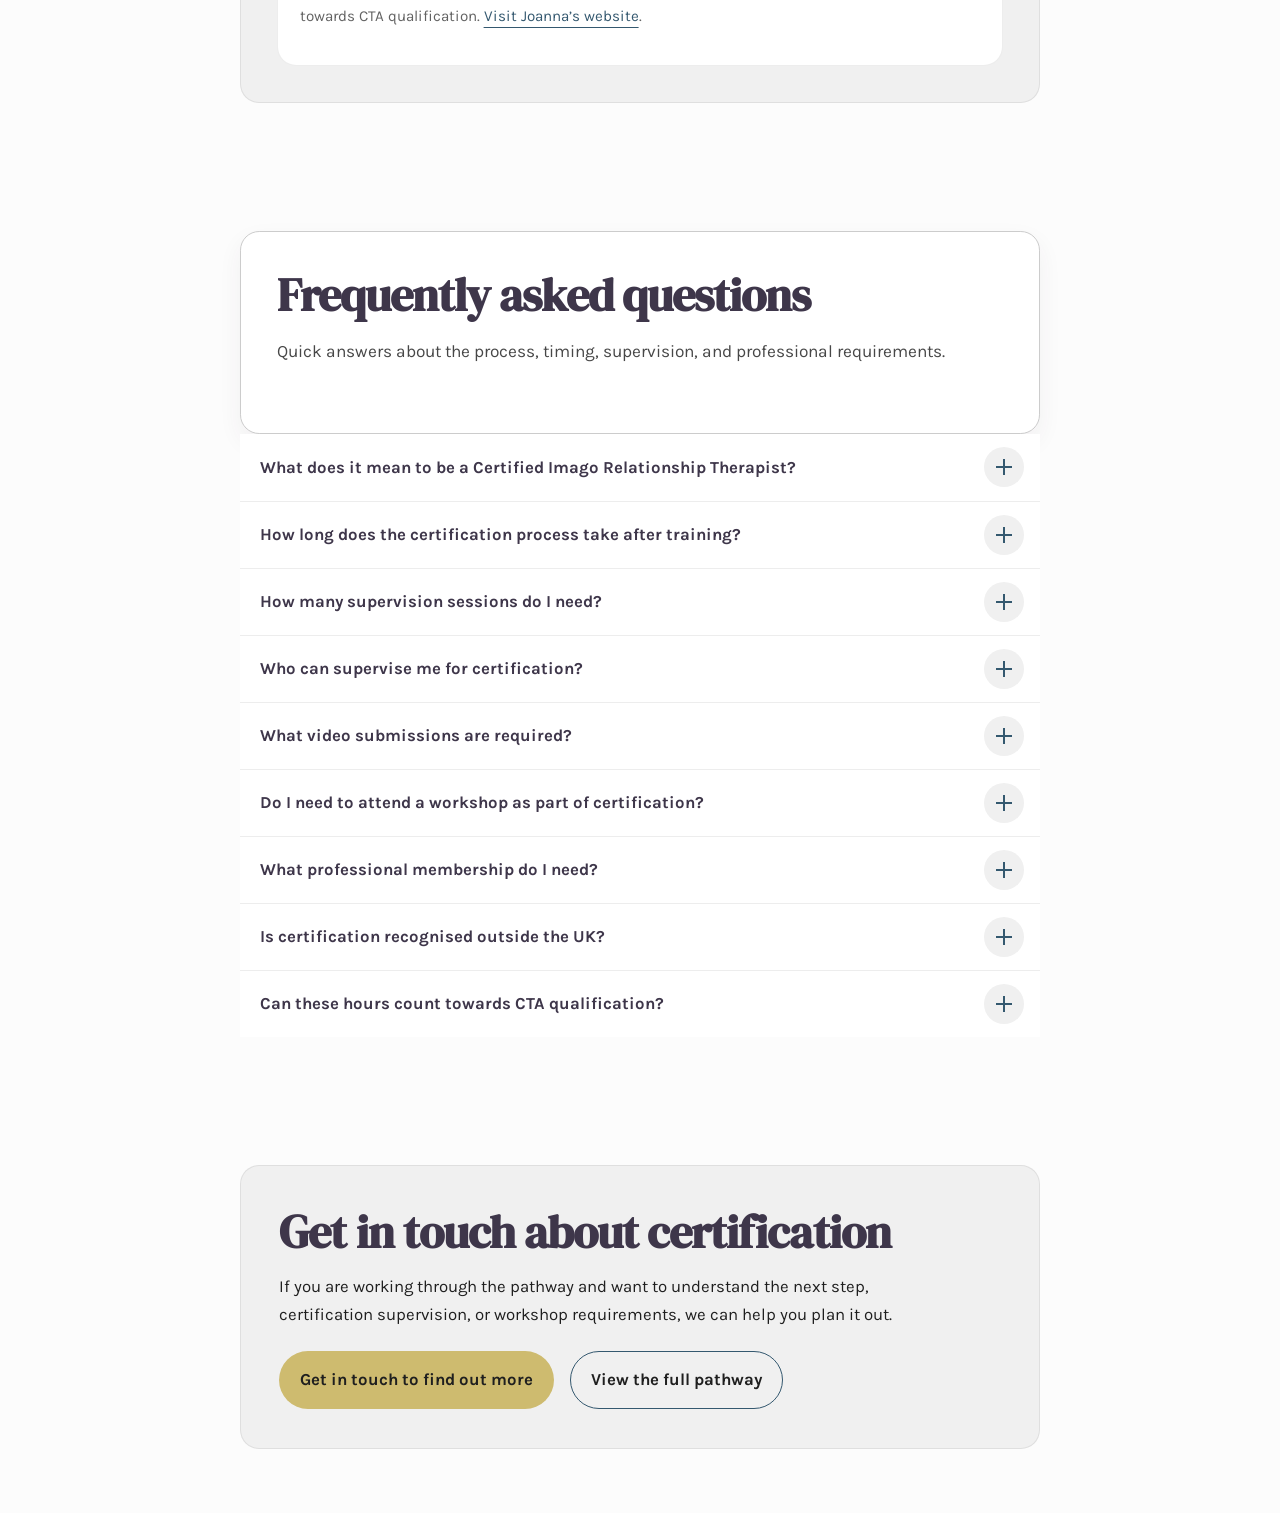
==== commit 870901e3: "further validation" ====
--- a/certification/index.html
+++ b/certification/index.html
@@ -5,22 +5,21 @@
   <meta name="viewport" content="width=device-width, initial-scale=1">
 
   <title>Certified Imago Relationship Therapist | Certification</title>
-  <meta
-    name="description"
-    content="Certification for Imago Relationship Therapy after the full 12-day training pathway, supervision, and video assessment.">
+  <meta name="description" content="Certification for Imago Relationship Therapy after the full 12-day training pathway, supervision, and video assessment.">
 <link rel="stylesheet" href="../public/css/style.css">
   <link rel="preconnect" href="https://fonts.googleapis.com">
-  <link rel="preconnect" href="https://fonts.gstatic.com" crossorigin>
-  <link href="https://fonts.googleapis.com/css2?family=DM+Serif+Display:ital@0;1&family=Karla:wght@400;500;600;700&display=swap" rel="stylesheet">
+  <link rel="preconnect" href="https://fonts.gstatic.com">
+  <link href="https://fonts.googleapis.com/css2?family=DM+Serif+Display:ital@0;1&amp;family=Karla:wght@400;500;600;700&amp;display=swap" rel="stylesheet">
 </head>
 <body>
+
 
   <main id="main">
      <section class="hero">
      <nav class="eyebrow" aria-label="Navigation for Imago Relationship Therapy training">
         <ul>
           <li><a href="../">Home</a></li>
-          <li><a href="../foundations/" >Foundations </a></li>
+          <li><a href="../foundations/">Foundations </a></li>
           <li><a href="../clinical-skills">Clinical Skills</a></li>
           <li><a href="../certification/" aria-current="page">Certification</a></li>
         </ul>
@@ -123,7 +122,7 @@
             </article>
           </div>
 
-          <div class="rules-card" >
+          <div class="rules-card">
             <h3>Professional requirements</h3>
             <ul>
               <li>Current membership of a recognised professional body, such as UKCP, BACP, NCS, BPS, or equivalent.</li>
@@ -223,7 +222,7 @@
           </div>
 
           <div class="faq-list">
-            <details name="certification-faq" open>
+            <details name="certification-faq">
               <summary>What does it mean to be a Certified Imago Relationship Therapist?</summary>
               <div class="faq-panel">
                 <p>
@@ -323,5 +322,6 @@
       </div>
     </section>
   </main>
+
 </body>
 </html>
